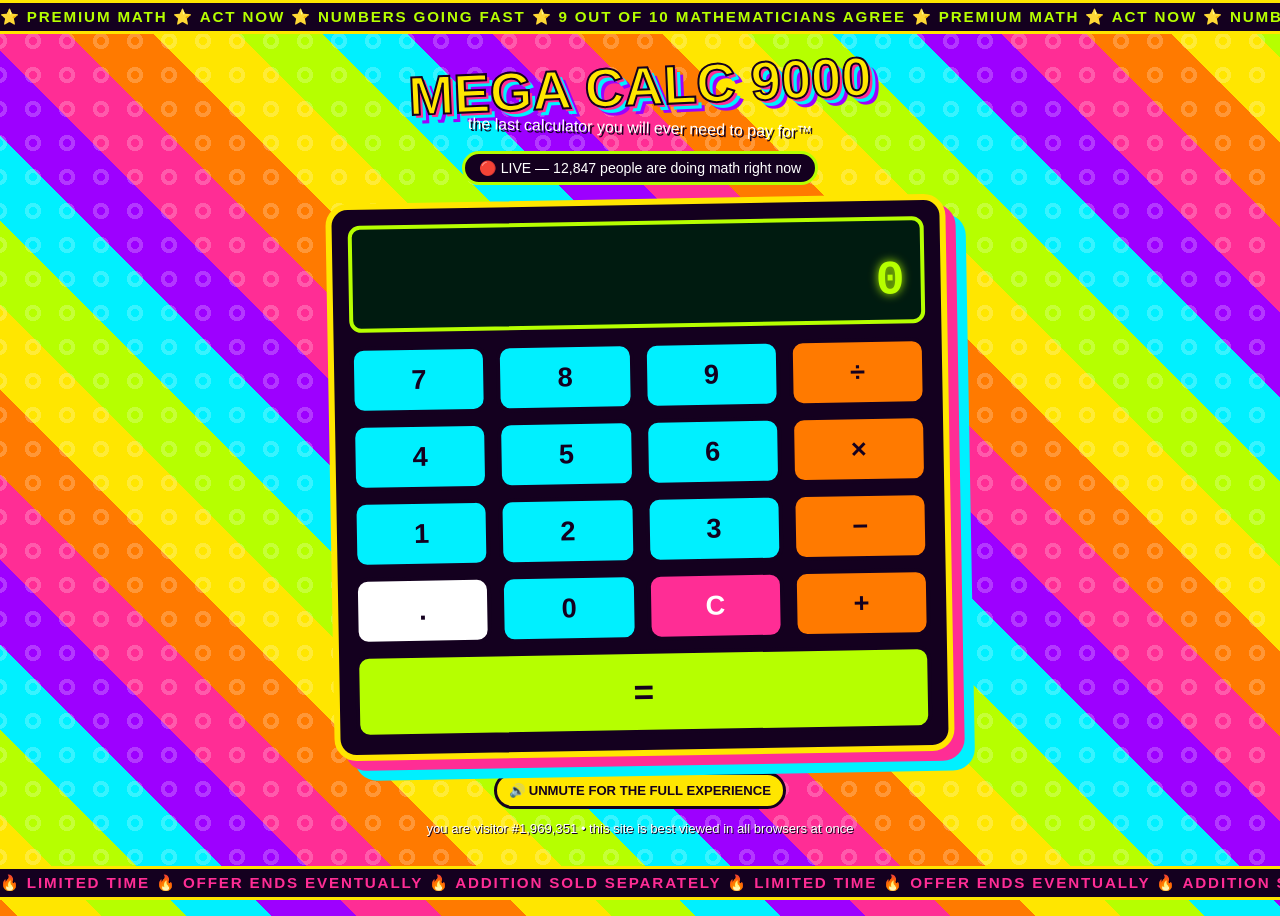
==== index.html @ e870e069 "Add MEGA CALC 9000: an overstimulating calculator with an absurd paywall A working four-function cal" ====
<!DOCTYPE html>
<html lang="en">
<head>
<meta charset="utf-8">
<meta name="viewport" content="width=device-width, initial-scale=1">
<title>MEGA CALC 9000</title>
<meta name="description" content="A free calculator. The arithmetic is free. The answers are not.">
<style>
/* ============================================================
   MEGA CALC 9000
   Every animation here has a period of >= 400ms (< 3Hz) and no
   full-viewport luminance strobing, to stay under the
   photosensitive-seizure threshold. Loud, not dangerous.
   ============================================================ */

:root {
  --pink:   #ff2d95;
  --cyan:   #00f0ff;
  --lime:   #b6ff00;
  --yellow: #ffe600;
  --purple: #9d00ff;
  --orange: #ff7a00;
  --ink:    #14001f;
  --paper:  #fff;
  --font: "Comic Sans MS", "Comic Neue", "Chalkboard SE", "Segoe Print", cursive, sans-serif;
}

* { box-sizing: border-box; }

html, body {
  margin: 0;
  padding: 0;
  min-height: 100%;
}

body {
  font-family: var(--font);
  color: var(--ink);
  background: var(--purple);
  overflow-x: hidden;
  position: relative;
  padding: 0 16px;
}

/* ---------- animated background ---------- */

.bg {
  position: fixed;
  inset: -20%;
  z-index: -2;
  background:
    repeating-linear-gradient(
      45deg,
      var(--pink)   0 60px,
      var(--orange) 60px 120px,
      var(--yellow) 120px 180px,
      var(--lime)   180px 240px,
      var(--cyan)   240px 300px,
      var(--purple) 300px 360px
    );
  background-size: 200% 200%;
  animation: slide 9s linear infinite;
}

.bg::after {
  content: "";
  position: absolute;
  inset: 0;
  background: radial-gradient(circle at 50% 50%, transparent 0 4px, rgba(255,255,255,.22) 4px 8px, transparent 8px);
  background-size: 34px 34px;
  animation: drift 7s linear infinite;
}

@keyframes slide { to { background-position: 200% 0; } }
@keyframes drift { to { background-position: 34px 34px; } }

/* ---------- marquees ---------- */

.marquee {
  position: fixed;
  left: 0;
  right: 0;
  z-index: 40;
  overflow: hidden;
  white-space: nowrap;
  background: var(--ink);
  color: var(--lime);
  font-size: clamp(.7rem, 2.4vw, .95rem);
  font-weight: bold;
  letter-spacing: .12em;
  padding: 5px 0;
  border-block: 3px solid var(--yellow);
  pointer-events: none;
}

.marquee--top    { top: 0; }
.marquee--bottom { bottom: 0; color: var(--pink); }

.marquee span {
  display: inline-block;
  padding-right: 2rem;
  animation: scroll-left 22s linear infinite;
}

.marquee--bottom span { animation: scroll-right 26s linear infinite; }

@keyframes scroll-left  { from { transform: translateX(0);     } to { transform: translateX(-50%); } }
@keyframes scroll-right { from { transform: translateX(-50%);  } to { transform: translateX(0);    } }

/* ---------- layout ---------- */

.screen {
  position: relative;
  z-index: 10;
  max-width: 620px;
  margin: 0 auto;
  padding: 58px 0 66px;
}

.screen[hidden] { display: none; }
.screen:focus { outline: none; }

.title {
  margin: 0 0 4px;
  text-align: center;
  font-size: clamp(2rem, 9vw, 3.4rem);
  line-height: 1.05;
  color: var(--yellow);
  -webkit-text-stroke: 2px var(--ink);
  text-shadow:
     3px  3px 0 var(--pink),
     6px  6px 0 var(--cyan),
     9px  9px 0 var(--purple);
  transform: rotate(-2.5deg);
  animation: bob 3.4s ease-in-out infinite;
}

.subtitle {
  margin: 0 0 14px;
  text-align: center;
  font-size: clamp(.8rem, 3.4vw, 1rem);
  color: var(--paper);
  text-shadow: 2px 2px 0 var(--ink);
  transform: rotate(1.4deg);
}

@keyframes bob {
  0%, 100% { transform: rotate(-2.5deg) translateY(0); }
  50%      { transform: rotate(2deg)    translateY(-7px); }
}

.badge {
  display: block;
  width: fit-content;
  margin: 0 auto 14px;
  padding: 6px 14px;
  background: var(--ink);
  color: var(--paper);
  border: 3px solid var(--lime);
  border-radius: 999px;
  font-size: clamp(.72rem, 3vw, .88rem);
  text-align: center;
  animation: throb 1.8s ease-in-out infinite;
}

@keyframes throb {
  0%, 100% { transform: scale(1)    rotate(-1deg); }
  50%      { transform: scale(1.06) rotate(1deg); }
}

/* ---------- calculator ---------- */

.calc {
  background: var(--ink);
  border: 6px solid var(--yellow);
  border-radius: 22px;
  padding: 16px;
  box-shadow: 10px 10px 0 var(--pink), 20px 20px 0 var(--cyan);
  transform: rotate(-1deg);
  animation: tilt 6.5s ease-in-out infinite;
}

@keyframes tilt {
  0%, 100% { transform: rotate(-1deg); }
  50%      { transform: rotate(1.1deg); }
}

.display {
  display: block;
  width: 100%;
  min-height: 84px;
  padding: 12px 16px;
  margin-bottom: 14px;
  background: #001b10;
  border: 4px solid var(--lime);
  border-radius: 12px;
  color: var(--lime);
  font-family: "Courier New", ui-monospace, monospace;
  font-size: clamp(1.8rem, 8vw, 3rem);
  font-weight: bold;
  text-align: right;
  overflow-wrap: anywhere;
  text-shadow: 0 0 10px var(--lime);
  animation: glow 2.6s ease-in-out infinite;
}

@keyframes glow {
  0%, 100% { box-shadow: inset 0 0 18px rgba(182,255,0,.28); }
  50%      { box-shadow: inset 0 0 34px rgba(182,255,0,.62); }
}

.expr {
  display: block;
  font-size: clamp(.7rem, 3vw, .9rem);
  color: var(--cyan);
  text-align: right;
  min-height: 1.2em;
  margin-bottom: 4px;
  opacity: .85;
  text-shadow: none;
}

.pad {
  display: grid;
  grid-template-columns: repeat(4, 1fr);
  gap: 9px;
}

.key {
  font-family: var(--font);
  font-size: clamp(1.1rem, 5.5vw, 1.7rem);
  font-weight: bold;
  padding: 14px 4px;
  color: var(--ink);
  background: var(--paper);
  border: 4px solid var(--ink);
  border-radius: 14px;
  cursor: pointer;
  animation: wiggle 1.9s ease-in-out infinite;
  animation-delay: var(--delay, 0s);
  transition: transform .08s ease-out;
}

.key:hover  { filter: invert(1); }
.key:active { transform: scale(.9) rotate(6deg); }

.key:focus-visible {
  outline: 5px solid var(--ink);
  outline-offset: 3px;
  background: var(--yellow);
  animation: none;
}

@keyframes wiggle {
  0%, 100% { transform: rotate(-3deg) scale(1); }
  50%      { transform: rotate(3deg)  scale(1.04); }
}

.key--digit { background: var(--cyan); }
.key--op    { background: var(--orange); }
.key--clear { background: var(--pink); color: var(--paper); }

.key--equals {
  grid-column: 1 / -1;
  background: var(--lime);
  font-size: clamp(1.4rem, 7vw, 2.2rem);
  padding: 18px 4px;
  animation: pulse-eq 1.5s ease-in-out infinite;
}

@keyframes pulse-eq {
  0%, 100% { transform: scale(1)    rotate(0deg); box-shadow: 0 0 0 0 rgba(255,230,0,.9); }
  50%      { transform: scale(1.04) rotate(-1deg); box-shadow: 0 0 0 14px rgba(255,230,0,0); }
}

/* ---------- misc calc chrome ---------- */

.chrome {
  display: flex;
  flex-wrap: wrap;
  gap: 10px;
  justify-content: center;
  align-items: center;
  margin-top: 16px;
}

.mini-btn {
  font-family: var(--font);
  font-size: clamp(.68rem, 2.8vw, .82rem);
  font-weight: bold;
  padding: 8px 12px;
  background: var(--yellow);
  color: var(--ink);
  border: 3px solid var(--ink);
  border-radius: 999px;
  cursor: pointer;
}

.mini-btn:focus-visible { outline: 4px solid var(--paper); outline-offset: 2px; }
.mini-btn[aria-pressed="true"] { background: var(--lime); }

.visitor {
  margin-top: 12px;
  text-align: center;
  font-size: clamp(.68rem, 2.8vw, .82rem);
  color: var(--paper);
  text-shadow: 1px 1px 0 var(--ink);
}

.shame {
  display: none;
  margin: 0 auto 14px;
  padding: 8px 12px;
  max-width: 460px;
  background: var(--ink);
  color: var(--yellow);
  border: 3px dashed var(--pink);
  border-radius: 10px;
  text-align: center;
  font-size: clamp(.7rem, 3vw, .85rem);
}

body.free-tier .shame { display: block; }
body.free-tier .calc  { box-shadow: 10px 10px 0 var(--lime), 20px 20px 0 var(--orange), 30px 30px 0 var(--pink); }

/* ---------- paywall ---------- */

.paywall-head {
  text-align: center;
  margin-bottom: 18px;
}

.paywall-head h2 {
  margin: 0 0 8px;
  font-size: clamp(1.6rem, 7.5vw, 2.6rem);
  color: var(--paper);
  -webkit-text-stroke: 2px var(--ink);
  text-shadow: 4px 4px 0 var(--pink);
  transform: rotate(-1.5deg);
}

.locked {
  position: relative;
  display: grid;
  place-items: center;
  min-height: 132px;
  margin: 0 auto 10px;
  max-width: 420px;
  background: #001b10;
  border: 5px solid var(--lime);
  border-radius: 14px;
  overflow: hidden;
}

.locked__value {
  font-family: "Courier New", ui-monospace, monospace;
  font-size: clamp(2.6rem, 13vw, 4.4rem);
  font-weight: bold;
  color: var(--lime);
  text-shadow: 0 0 18px rgba(182,255,0,.55);
  filter: blur(6px);
  user-select: none;
}

.locked__overlay {
  position: absolute;
  inset: 0;
  display: grid;
  place-items: center;
  font-size: clamp(.95rem, 4.6vw, 1.4rem);
  font-weight: bold;
  color: var(--paper);
  background: rgba(20,0,31,.26);
  text-shadow: 0 2px 6px var(--ink), 2px 2px 0 var(--ink);
  align-content: end;
  padding-bottom: 10px;
}

.countdown {
  text-align: center;
  font-size: clamp(.75rem, 3.2vw, .95rem);
  color: var(--ink);
  background: var(--yellow);
  border: 3px solid var(--ink);
  border-radius: 999px;
  padding: 6px 12px;
  width: fit-content;
  margin: 0 auto 20px;
  animation: throb 2.2s ease-in-out infinite;
}

.tiers {
  display: grid;
  gap: 16px;
  margin-bottom: 20px;
}

.tier {
  position: relative;
  background: var(--paper);
  border: 5px solid var(--ink);
  border-radius: 18px;
  padding: 16px;
  box-shadow: 8px 8px 0 var(--purple);
}

.tier--pro {
  border-color: var(--pink);
  box-shadow: 8px 8px 0 var(--cyan);
  animation: tilt 5.5s ease-in-out infinite;
}

.tier--enterprise {
  background: var(--ink);
  color: var(--paper);
  border-color: var(--lime);
  box-shadow: 8px 8px 0 var(--orange);
}

.tier h3 {
  margin: 0 0 6px;
  font-size: clamp(1.05rem, 4.6vw, 1.35rem);
  color: var(--purple);
}

.tier--enterprise h3 { color: var(--lime); }

.tier__price {
  font-size: clamp(1.4rem, 6.5vw, 2.1rem);
  font-weight: bold;
  color: var(--pink);
  margin: 0 0 4px;
  overflow-wrap: anywhere;
}

.tier--enterprise .tier__price {
  color: var(--yellow);
  font-size: clamp(1rem, 4.4vw, 1.4rem);
  font-family: "Courier New", ui-monospace, monospace;
}

.tier__cadence {
  font-size: clamp(.68rem, 2.9vw, .82rem);
  margin: 0 0 10px;
  opacity: .8;
}

.tier ul {
  margin: 0 0 14px;
  padding-left: 1.2em;
  font-size: clamp(.72rem, 3.1vw, .88rem);
  line-height: 1.55;
}

.flag {
  position: absolute;
  top: -14px;
  right: 10px;
  background: var(--lime);
  color: var(--ink);
  border: 3px solid var(--ink);
  border-radius: 999px;
  padding: 3px 10px;
  font-size: clamp(.62rem, 2.6vw, .74rem);
  font-weight: bold;
  transform: rotate(6deg);
  animation: throb 1.6s ease-in-out infinite;
}

.buy {
  display: block;
  width: 100%;
  font-family: var(--font);
  font-size: clamp(.9rem, 4vw, 1.15rem);
  font-weight: bold;
  padding: 13px 8px;
  background: var(--lime);
  color: var(--ink);
  border: 4px solid var(--ink);
  border-radius: 999px;
  cursor: pointer;
  animation: pulse-eq 1.7s ease-in-out infinite;
}

.buy:focus-visible { outline: 5px solid var(--paper); outline-offset: 3px; animation: none; }

.fineprint {
  max-width: 560px;
  margin: 0 auto 18px;
  padding: 10px 12px;
  background: rgba(20,0,31,.72);
  color: var(--paper);
  border-radius: 10px;
  font-size: clamp(.6rem, 2.5vw, .72rem);
  line-height: 1.6;
  opacity: .92;
}

/* the escape hatch, hostile by design */
.no-thanks {
  display: inline-block;
  margin: 4px auto 0;
  padding: 3px 5px;
  font-family: var(--font);
  font-size: 7px;
  line-height: 1.2;
  color: #6b5f74;
  background: transparent;
  border: 1px solid transparent;
  cursor: default;
  z-index: 70;
}

.no-thanks:focus-visible {
  outline: 4px solid var(--paper);
  outline-offset: 3px;
  font-size: 14px;
  color: var(--paper);
  background: var(--ink);
}

.no-thanks-wrap { text-align: center; min-height: 34px; }

/* ---------- modals ---------- */

.modal-backdrop {
  position: fixed;
  inset: 0;
  z-index: 100;
  display: grid;
  place-items: center;
  padding: 20px;
  background: rgba(20,0,31,.82);
}

.modal-backdrop[hidden] { display: none; }

.modal {
  width: min(430px, 100%);
  max-height: 88vh;
  overflow-y: auto;
  background: var(--paper);
  border: 6px solid var(--pink);
  border-radius: 20px;
  padding: 22px 20px;
  text-align: center;
  box-shadow: 0 0 0 6px var(--ink), 12px 12px 0 var(--cyan);
  animation: pop-in .42s cubic-bezier(.2,1.5,.4,1);
}

@keyframes pop-in {
  from { transform: scale(.72) rotate(-5deg); opacity: 0; }
  to   { transform: scale(1)   rotate(0deg);  opacity: 1; }
}

.modal h2 {
  margin: 0 0 10px;
  font-size: clamp(1.25rem, 6vw, 1.75rem);
  color: var(--purple);
}

.modal p {
  margin: 0 0 8px;
  font-size: clamp(.82rem, 3.5vw, .98rem);
  line-height: 1.5;
}

.modal .tiny {
  font-size: clamp(.58rem, 2.4vw, .68rem);
  opacity: .7;
  margin-bottom: 14px;
}

.modal__stay {
  display: block;
  width: 100%;
  font-family: var(--font);
  font-size: clamp(1rem, 4.6vw, 1.3rem);
  font-weight: bold;
  padding: 16px 10px;
  margin-bottom: 12px;
  background: var(--lime);
  color: var(--ink);
  border: 5px solid var(--ink);
  border-radius: 999px;
  cursor: pointer;
  animation: throb 1.9s ease-in-out infinite;
}

.modal__leave {
  font-family: var(--font);
  font-size: 9px;
  padding: 4px 6px;
  color: #7a7080;
  background: none;
  border: none;
  text-decoration: underline;
  cursor: pointer;
}

.modal__stay:focus-visible,
.modal__leave:focus-visible {
  outline: 4px solid var(--purple);
  outline-offset: 3px;
  animation: none;
}

.modal__leave:focus-visible { font-size: 15px; color: var(--ink); }

.bar {
  height: 24px;
  margin: 8px 0 10px;
  background: #e6e0ea;
  border: 4px solid var(--ink);
  border-radius: 999px;
  overflow: hidden;
}

.bar__fill {
  height: 100%;
  width: 0%;
  background: repeating-linear-gradient(45deg, var(--pink) 0 12px, var(--purple) 12px 24px);
  transition: width .8s ease-in-out;
}

.bar__label {
  font-family: "Courier New", ui-monospace, monospace;
  font-size: clamp(.8rem, 3.4vw, 1rem);
  font-weight: bold;
}

/* ---------- particles ---------- */

.particle {
  position: fixed;
  z-index: 60;
  font-size: 1.5rem;
  opacity: 0;
  pointer-events: none;
  will-change: transform, opacity;
}

.particle.pop { animation: pop 900ms ease-out forwards; }

@keyframes pop {
  0% {
    transform: translate(-50%, -50%) scale(.4) rotate(0deg);
    opacity: 1;
  }
  100% {
    transform: translate(calc(-50% + var(--dx)), calc(-50% + var(--dy))) scale(1.5) rotate(var(--rot));
    opacity: 0;
  }
}

.sr-only {
  position: absolute;
  width: 1px; height: 1px;
  margin: -1px; padding: 0;
  overflow: hidden;
  clip: rect(0 0 0 0);
  white-space: nowrap;
  border: 0;
}

/* ============================================================
   CALM MODE
   A real alternative, not a token one. Every joke survives as
   text; only the motion goes away.
   ============================================================ */

@media (prefers-reduced-motion: reduce) {
  *, *::before, *::after {
    animation: none !important;
    transition: none !important;
  }

  .bg {
    background: linear-gradient(160deg, var(--purple), var(--pink) 45%, var(--orange));
  }

  .bg::after { display: none; }

  .marquee span { padding-right: 0; }

  .title, .subtitle, .calc, .tier--pro, .flag, .paywall-head h2 {
    transform: none;
  }

  .key:hover { filter: none; background: var(--yellow); }

  .no-thanks {
    font-size: 15px;
    color: var(--ink);
    background: var(--paper);
    border: 3px solid var(--ink);
    border-radius: 999px;
    padding: 8px 16px;
    cursor: pointer;
  }

  .modal__leave {
    font-size: 15px;
    color: var(--ink);
  }

  .particle { display: none; }
}
</style>
</head>
<body class="mode-calc">

<div class="bg" aria-hidden="true"></div>

<div class="marquee marquee--top" aria-hidden="true">
  <span>&#11088; PREMIUM MATH &#11088; ACT NOW &#11088; NUMBERS GOING FAST &#11088; 9 OUT OF 10 MATHEMATICIANS AGREE &#11088; PREMIUM MATH &#11088; ACT NOW &#11088; NUMBERS GOING FAST &#11088; 9 OUT OF 10 MATHEMATICIANS AGREE &#11088;&nbsp;</span>
</div>

<div class="marquee marquee--bottom" aria-hidden="true">
  <span>&#128293; LIMITED TIME &#128293; OFFER ENDS EVENTUALLY &#128293; ADDITION SOLD SEPARATELY &#128293; LIMITED TIME &#128293; OFFER ENDS EVENTUALLY &#128293; ADDITION SOLD SEPARATELY &#128293;&nbsp;</span>
</div>

<!-- ============ SCREEN 1: THE CALCULATOR ============ -->
<main class="screen" id="calc-screen">

  <h1 class="title">MEGA&nbsp;CALC&nbsp;9000</h1>
  <p class="subtitle">the last calculator you will ever need to pay for&trade;</p>

  <p class="badge">&#128308; LIVE &mdash; <span id="live-count">12,847</span> people are doing math right now</p>

  <p class="shame">&#129296; FREE TIER &mdash; ads enabled, answers disabled</p>

  <div class="calc">
    <output class="display" id="display" aria-live="polite" aria-label="Calculator display">
      <span class="expr" id="expr"></span>
      <span id="display-value">0</span>
    </output>

    <div class="pad">
      <button class="key key--digit" data-digit="7">7</button>
      <button class="key key--digit" data-digit="8">8</button>
      <button class="key key--digit" data-digit="9">9</button>
      <button class="key key--op" data-op="/" aria-label="divide">&divide;</button>

      <button class="key key--digit" data-digit="4">4</button>
      <button class="key key--digit" data-digit="5">5</button>
      <button class="key key--digit" data-digit="6">6</button>
      <button class="key key--op" data-op="*" aria-label="multiply">&times;</button>

      <button class="key key--digit" data-digit="1">1</button>
      <button class="key key--digit" data-digit="2">2</button>
      <button class="key key--digit" data-digit="3">3</button>
      <button class="key key--op" data-op="-" aria-label="subtract">&minus;</button>

      <button class="key" data-action="dot" aria-label="decimal point">.</button>
      <button class="key key--digit" data-digit="0">0</button>
      <button class="key key--clear" data-action="clear" aria-label="clear">C</button>
      <button class="key key--op" data-op="+" aria-label="add">+</button>

      <button class="key key--equals" data-action="equals" aria-label="equals">=</button>
    </div>
  </div>

  <div class="chrome">
    <button class="mini-btn" id="mute-toggle" aria-pressed="false">&#128266; UNMUTE FOR THE FULL EXPERIENCE</button>
  </div>

  <p class="visitor">you are visitor #<span id="visitor">0000000</span> &bull; this site is best viewed in all browsers at once</p>
</main>

<!-- ============ SCREEN 2: THE PAYWALL ============ -->
<section class="screen" id="paywall-screen" hidden tabindex="-1" aria-labelledby="paywall-title">

  <div class="paywall-head">
    <h2 id="paywall-title">&#128274; YOUR ANSWER IS READY!</h2>
    <p class="subtitle">We did the math. Now let's talk about you.</p>
  </div>

  <div class="locked">
    <div class="locked__value" id="locked-value" aria-hidden="true">0</div>
    <div class="locked__overlay" aria-hidden="true">RESULT LOCKED &#128274;</div>
  </div>
  <p class="sr-only" id="locked-sr">Your result has been calculated and locked behind a paywall.</p>

  <p class="countdown">&#9203; This exclusive offer expires in <span id="countdown">00:00</span></p>

  <div class="tiers">

    <div class="tier">
      <h3>CASUAL ARITHMETIC</h3>
      <p class="tier__price">$499.99<span style="font-size:.5em">/day</span></p>
      <p class="tier__cadence">billed every 4 hours, in advance, forever</p>
      <ul>
        <li>Unlocks the <strong>+</strong> operator</li>
        <li>Other operators sold separately</li>
        <li>Results delivered within 6&ndash;8 business weeks</li>
        <li>Up to <strong>3 digits</strong> per answer (4th digit: $89/ea)</li>
      </ul>
      <button class="buy" data-buy="casual">START MY 0-DAY FREE TRIAL</button>
    </div>

    <div class="tier tier--pro">
      <span class="flag">MOST POPULAR!</span>
      <h3>MATHEMAGICIAN PRO</h3>
      <p class="tier__price">$9,999.99<span style="font-size:.5em">/week</span></p>
      <p class="tier__cadence">plus 14.7% of your lifetime gross earnings &bull; auto-renews every 11 seconds</p>
      <ul>
        <li>All four operators (subject to availability)</li>
        <li>The decimal point, on weekdays</li>
        <li>Priority access to the number <strong>7</strong></li>
        <li>Cancel anytime* <em>(*by fax, in person, in Liechtenstein)</em></li>
      </ul>
      <button class="buy" data-buy="pro">YES! I LOVE NUMBERS THAT MUCH</button>
    </div>

    <div class="tier tier--enterprise">
      <h3>ENTERPRISE</h3>
      <p class="tier__price">$((47,281 &times; 3.5) &divide; 0.07) + 19.99</p>
      <p class="tier__cadence">
        per seat, per quarter. To determine your exact price, simply evaluate
        the expression above using a calculator. Calculator sold separately.
      </p>
      <ul>
        <li>Unlimited answers**</li>
        <li>** up to 2 answers</li>
        <li>A dedicated account manager named Gary</li>
        <li>Gary does not know math</li>
      </ul>
      <button class="buy" data-buy="enterprise">CONTACT SALES (GARY)</button>
    </div>

  </div>

  <p class="fineprint">
    By pressing any button, scrolling, blinking, or existing near this page you agree to the Terms.
    Subscription auto-renews in perpetuity and across reincarnations. Prices shown exclude tax, tip,
    surcharge, convenience fee, inconvenience fee, and the arithmetic levy. Answers are provided
    &ldquo;as-is&rdquo; and may be wrong. Refunds are processed by carrier pigeon within 400 business years.
    Governing jurisdiction is the Moon. Cancellation requires a notarized fax sent to a machine we
    have not owned since 2004. The number 8 is licensed, not sold. We reserve the right to change
    these terms while you are reading them. We just did it again.
  </p>

  <div class="no-thanks-wrap">
    <button class="no-thanks" id="no-thanks">no thanks, i'll estimate</button>
  </div>
</section>

<div class="modal-backdrop" id="modal-backdrop" hidden>
  <div class="modal" id="modal" role="dialog" aria-modal="true" aria-labelledby="modal-title"></div>
</div>

<div id="particles" aria-hidden="true"></div>

<script>
(function () {
  "use strict";

  /* ---------------------------------------------------------
     Motion preference. Read live via .matches so a mid-session
     OS change is honoured without a reload.
     --------------------------------------------------------- */
  var motionQuery = window.matchMedia("(prefers-reduced-motion: reduce)");
  function calm() { return motionQuery.matches; }

  var $ = function (id) { return document.getElementById(id); };

  var displayValue = $("display-value");
  var exprEl       = $("expr");
  var calcScreen   = $("calc-screen");
  var paywall      = $("paywall-screen");
  var lockedValue  = $("locked-value");
  var backdrop     = $("modal-backdrop");
  var modal        = $("modal");
  var noThanks     = $("no-thanks");

  /* =========================================================
     1. THE CALCULATOR  (it genuinely works)
     ========================================================= */

  var current        = "0";
  var accumulator    = null;
  var pendingOp      = null;
  var awaitingOperand = false;
  var errored        = false;

  var OP_GLYPH = { "+": "+", "-": "−", "*": "×", "/": "÷" };

  function compute(a, b, op) {
    switch (op) {
      case "+": return a + b;
      case "-": return a - b;
      case "*": return a * b;
      case "/": return b === 0 ? null : a / b;
    }
    return b;
  }

  function format(n) {
    if (n === null || !isFinite(n)) return "NOPE";
    // Kill float dust: 0.1 + 0.2 should read 0.3, not 0.30000000000000004.
    var rounded = Math.round((n + Number.EPSILON) * 1e10) / 1e10;
    if (Math.abs(rounded) >= 1e12) return rounded.toExponential(4);
    return String(rounded);
  }

  function render() {
    displayValue.textContent = current;
    var parts = "";
    if (accumulator !== null && pendingOp) {
      parts = format(accumulator) + " " + OP_GLYPH[pendingOp];
    }
    exprEl.textContent = parts;
  }

  function reset() {
    current = "0";
    accumulator = null;
    pendingOp = null;
    awaitingOperand = false;
    errored = false;
    render();
  }

  function clearError() {
    if (!errored) return;
    current = "0";
    accumulator = null;
    pendingOp = null;
    awaitingOperand = false;
    errored = false;
  }

  function inputDigit(d) {
    clearError();
    if (awaitingOperand || current === "\u{1F512}") {
      current = d;
      awaitingOperand = false;
    } else if (current === "0") {
      current = d;
    } else if (current.replace("-", "").replace(".", "").length < 12) {
      current += d;
    }
    render();
  }

  function inputDot() {
    clearError();
    if (awaitingOperand || current === "\u{1F512}") {
      current = "0.";
      awaitingOperand = false;
    } else if (current.indexOf(".") === -1) {
      current += ".";
    }
    render();
  }

  function inputOp(op) {
    clearError();
    if (current === "\u{1F512}") current = "0";
    var value = parseFloat(current);
    if (isNaN(value)) value = 0;

    if (pendingOp !== null && !awaitingOperand) {
      var result = compute(accumulator, value, pendingOp);
      if (result === null) { fail(); return; }
      accumulator = result;
      current = format(result);
    } else {
      accumulator = value;
    }
    pendingOp = op;
    awaitingOperand = true;
    render();
  }

  function fail() {
    errored = true;
    current = "NOPE";
    accumulator = null;
    pendingOp = null;
    awaitingOperand = false;
    render();
  }

  function equals() {
    if (errored) return;
    if (current === "\u{1F512}") current = "0";
    var value = parseFloat(current);
    if (isNaN(value)) value = 0;

    var result = pendingOp !== null ? compute(accumulator, value, pendingOp) : value;
    if (result === null) { fail(); return; }

    // The answer is real. You're just not getting it.
    showPaywall(format(result));

    accumulator = null;
    pendingOp = null;
    awaitingOperand = false;
    current = "\u{1F512}";
    render();
  }

  /* =========================================================
     2. PARTICLES  (fixed-size pool: the DOM never grows)
     ========================================================= */

  var EMOJI = ["✨","\u{1F4A5}","\u{1F308}","⭐","\u{1F525}","\u{1F389}","\u{1F4AF}","\u{1F92F}","\u{1F984}","\u{1F4B8}"];
  var POOL_SIZE = 48;
  var pool = [];
  var poolIndex = 0;

  (function buildPool() {
    var layer = $("particles");
    var frag = document.createDocumentFragment();
    for (var i = 0; i < POOL_SIZE; i++) {
      var el = document.createElement("span");
      el.className = "particle";
      frag.appendChild(el);
      pool.push(el);
    }
    layer.appendChild(frag);
  })();

  function burst(x, y) {
    if (calm()) return;
    for (var i = 0; i < 7; i++) {
      var el = pool[poolIndex % POOL_SIZE];
      poolIndex++;
      var angle = Math.random() * Math.PI * 2;
      var dist  = 70 + Math.random() * 110;
      el.textContent = EMOJI[(Math.random() * EMOJI.length) | 0];
      el.style.left = x + "px";
      el.style.top  = y + "px";
      el.style.setProperty("--dx", (Math.cos(angle) * dist).toFixed(1) + "px");
      el.style.setProperty("--dy", (Math.sin(angle) * dist).toFixed(1) + "px");
      el.style.setProperty("--rot", ((Math.random() * 720) - 360).toFixed(0) + "deg");
      el.classList.remove("pop");
      void el.offsetWidth;           // force reflow so the animation restarts
      el.classList.add("pop");
    }
  }

  /* =========================================================
     3. AUDIO  (muted by default; context built on first gesture)
     ========================================================= */

  var muted = true;
  var audioCtx = null;

  function blip(freq) {
    if (muted) return;
    try {
      if (!audioCtx) {
        var Ctor = window.AudioContext || window.webkitAudioContext;
        if (!Ctor) return;
        audioCtx = new Ctor();
      }
      if (audioCtx.state === "suspended") audioCtx.resume();
      var osc  = audioCtx.createOscillator();
      var gain = audioCtx.createGain();
      osc.type = "square";
      osc.frequency.value = freq;
      gain.gain.setValueAtTime(0.05, audioCtx.currentTime);
      gain.gain.exponentialRampToValueAtTime(0.0001, audioCtx.currentTime + 0.12);
      osc.connect(gain);
      gain.connect(audioCtx.destination);
      osc.start();
      osc.stop(audioCtx.currentTime + 0.13);
    } catch (e) { /* audio is decoration; never let it break the calculator */ }
  }

  var muteToggle = $("mute-toggle");
  muteToggle.addEventListener("click", function () {
    muted = !muted;
    muteToggle.setAttribute("aria-pressed", String(!muted));
    muteToggle.innerHTML = muted
      ? "\u{1F50A} UNMUTE FOR THE FULL EXPERIENCE"
      : "\u{1F507} ok that was a mistake, mute it";
    if (!muted) blip(660);
  });

  /* =========================================================
     4. KEYPAD WIRING
     ========================================================= */

  document.querySelectorAll(".key").forEach(function (key, i) {
    key.style.setProperty("--delay", (-(i * 0.17)).toFixed(2) + "s");

    key.addEventListener("click", function (ev) {
      var rect = key.getBoundingClientRect();
      burst(rect.left + rect.width / 2, rect.top + rect.height / 2);

      if (key.dataset.digit !== undefined) {
        blip(320 + Number(key.dataset.digit) * 45);
        inputDigit(key.dataset.digit);
      } else if (key.dataset.op !== undefined) {
        blip(240);
        inputOp(key.dataset.op);
      } else if (key.dataset.action === "dot") {
        blip(400);
        inputDot();
      } else if (key.dataset.action === "clear") {
        blip(180);
        reset();
      } else if (key.dataset.action === "equals") {
        blip(880);
        equals();
      }
      ev.preventDefault();
    });
  });

  /* =========================================================
     5. MODALS  (focus-trapped, Escape-dismissible)
     ========================================================= */

  var lastFocused = null;
  var modalKeyHandler = null;
  var activeTimers = [];

  function later(fn, ms) { activeTimers.push(setTimeout(fn, ms)); }

  function clearTimers() {
    activeTimers.forEach(clearTimeout);
    activeTimers = [];
  }

  function focusables() {
    return Array.prototype.slice.call(
      modal.querySelectorAll("button, [href], input, select, textarea, [tabindex]:not([tabindex='-1'])")
    ).filter(function (el) { return !el.disabled && el.offsetParent !== null; });
  }

  function openModal(html, onDismiss) {
    // Chaining one modal straight into the next must not strand the old key
    // handler, nor overwrite the focus we restore when the chain finally ends.
    if (modalKeyHandler) {
      document.removeEventListener("keydown", modalKeyHandler, true);
      modalKeyHandler = null;
    } else {
      lastFocused = document.activeElement;
    }
    modal.innerHTML = html;
    backdrop.hidden = false;

    var first = focusables()[0];
    if (first) first.focus();

    modalKeyHandler = function (ev) {
      if (ev.key === "Escape") {
        ev.preventDefault();
        closeModal();
        if (onDismiss) onDismiss();
        return;
      }
      if (ev.key !== "Tab") return;
      var items = focusables();
      if (!items.length) return;
      var firstItem = items[0];
      var lastItem  = items[items.length - 1];
      if (ev.shiftKey && document.activeElement === firstItem) {
        ev.preventDefault();
        lastItem.focus();
      } else if (!ev.shiftKey && document.activeElement === lastItem) {
        ev.preventDefault();
        firstItem.focus();
      }
    };
    document.addEventListener("keydown", modalKeyHandler, true);
  }

  function closeModal() {
    clearTimers();
    backdrop.hidden = true;
    modal.innerHTML = "";
    if (modalKeyHandler) {
      document.removeEventListener("keydown", modalKeyHandler, true);
      modalKeyHandler = null;
    }
    if (lastFocused && document.body.contains(lastFocused) && lastFocused.offsetParent !== null) {
      lastFocused.focus();
    } else {
      var fallback = paywall.hidden ? document.querySelector(".key--equals") : noThanks;
      if (fallback) fallback.focus();
    }
  }

  /* =========================================================
     6. THE PAYWALL
     ========================================================= */

  var countdownSeconds = 0;
  var countdownTimer = null;

  function showPaywall(result) {
    lockedValue.textContent = result;
    calcScreen.hidden = true;
    paywall.hidden = false;
    document.body.className = document.body.className.replace("mode-calc", "mode-paywall");
    window.scrollTo(0, 0);

    // Reset the escape hatch for a fresh round of hostility.
    fleeCount = 0;
    noThanks.style.position = "";
    noThanks.style.left = "";
    noThanks.style.top = "";
    paywall.focus();

    // An "expiring" offer whose timer counts up.
    countdownSeconds = 0;
    if (countdownTimer) clearInterval(countdownTimer);
    countdownTimer = setInterval(function () {
      countdownSeconds++;
      var m = String(Math.floor(countdownSeconds / 60)).padStart(2, "0");
      var s = String(countdownSeconds % 60).padStart(2, "0");
      $("countdown").textContent = m + ":" + s;
    }, 1000);
  }

  function showCalculator() {
    if (countdownTimer) { clearInterval(countdownTimer); countdownTimer = null; }
    paywall.hidden = true;
    calcScreen.hidden = false;
    document.body.className = document.body.className.replace("mode-paywall", "mode-calc");
    document.body.classList.add("free-tier");
    window.scrollTo(0, 0);
    var eq = document.querySelector(".key--equals");
    if (eq) eq.focus();
  }

  // Buying is a dead end. No fields, no inputs, nothing collected.
  document.querySelectorAll(".buy").forEach(function (btn) {
    btn.addEventListener("click", function () {
      var rect = btn.getBoundingClientRect();
      burst(rect.left + rect.width / 2, rect.top + rect.height / 2);
      openModal(
        '<h2 id="modal-title">\u{1F6AB} PAYMENT DECLINED</h2>' +
        "<p>Your money is not absurd enough.</p>" +
        '<p class="tiny">Error 402.7: insufficient whimsy. Please try again with a funnier amount.</p>' +
        '<button class="modal__stay" data-close>BACK TO THE PLANS</button>'
      );
      modal.querySelector("[data-close]").addEventListener("click", closeModal);
    });
  });

  /* =========================================================
     7. THE GAUNTLET
     ========================================================= */

  var fleeCount = 0;
  var MAX_FLEES = 3;

  // Mouse-only. Keyboard users reach this on the first Tab, every time.
  noThanks.addEventListener("mouseover", function () {
    if (calm() || fleeCount >= MAX_FLEES) return;
    fleeCount++;
    var pad = 24;
    var w = noThanks.offsetWidth  || 80;
    var h = noThanks.offsetHeight || 20;
    var x = pad + Math.random() * Math.max(0, window.innerWidth  - w - pad * 2);
    var y = pad + Math.random() * Math.max(0, window.innerHeight - h - pad * 2);
    noThanks.style.position = "fixed";
    noThanks.style.left = Math.round(x) + "px";
    noThanks.style.top  = Math.round(y) + "px";
  });

  noThanks.addEventListener("click", function () { runGauntlet(0); });

  var STAGES = [
    {
      title: "\u{1F6D1} Wait! Are you sure?",
      body: "You were <em>this</em> close to unlocking your answer. It's right there. We're holding it.",
      tiny: "Most users who leave never learn what 7 &times; 8 is.",
      stay: "OK I'LL STAY",
      leave: "i'm evil and i hate math"
    },
    {
      title: "\u{1F62D}",
      body: "The calculator will remember this.",
      tiny: "It has a very long memory and absolutely nothing else to do.",
      stay: "ok i take it back, i'm sorry",
      leave: "let it remember"
    },
    {
      title: "\u{1F381} FINAL OFFER: 99.9% OFF!",
      body: "We've never done this for anyone. We're doing it for you. Right now. Only you. And the other 12,847 people.",
      tiny: "*Discount applies to the second year of a mandatory forty-year term.",
      stay: "WOW! TAKE MY MONEY!",
      leave: "no"
    }
  ];

  function runGauntlet(stageIndex) {
    if (stageIndex >= STAGES.length) { runCancellation(); return; }

    var s = STAGES[stageIndex];
    openModal(
      '<h2 id="modal-title">' + s.title + "</h2>" +
      "<p>" + s.body + "</p>" +
      '<p class="tiny">' + s.tiny + "</p>" +
      '<button class="modal__stay" data-stay>' + s.stay + "</button>" +
      '<button class="modal__leave" data-leave>' + s.leave + "</button>"
    );

    modal.querySelector("[data-stay]").addEventListener("click", closeModal);
    modal.querySelector("[data-leave]").addEventListener("click", function () {
      closeModal();
      runGauntlet(stageIndex + 1);
    });
  }

  function runCancellation() {
    openModal(
      '<h2 id="modal-title">Processing cancellation&hellip;</h2>' +
      '<p class="bar__label" data-pct>0%</p>' +
      '<div class="bar"><div class="bar__fill" data-fill></div></div>' +
      '<p class="tiny" data-note>Please do not close this window, your device, or your eyes.</p>'
    );

    var fill = modal.querySelector("[data-fill]");
    var pct  = modal.querySelector("[data-pct]");
    var note = modal.querySelector("[data-note]");

    // Fills to 97%, then thinks better of it and runs backwards.
    var script = [
      { at: 100,  v: 12, note: "Locating your subscription&hellip;" },
      { at: 900,  v: 58, note: "Consulting Gary&hellip;" },
      { at: 1800, v: 97, note: "Almost done! Finalizing&hellip;" },
      { at: 2900, v: 41, note: "Hmm. That's not right." },
      { at: 3800, v: 12, note: "Recalculating regret&hellip;" },
      { at: 4700, v: 3,  note: "Honestly, this is going worse than expected." }
    ];

    var speed = calm() ? 0.45 : 1;

    script.forEach(function (step) {
      later(function () {
        fill.style.width = step.v + "%";
        pct.textContent = step.v + "%";
        note.innerHTML = step.note;
      }, step.at * speed);
    });

    later(function () {
      openModal(
        '<h2 id="modal-title">fine. go.</h2>' +
        "<p>Your cancellation is complete. You have been downgraded to <strong>FREE TIER</strong>.</p>" +
        '<p class="tiny">Free tier includes: the buttons. Not the answers. The buttons.</p>' +
        '<button class="modal__stay" data-out>back to my sad free calculator</button>'
      );
      modal.querySelector("[data-out]").addEventListener("click", function () {
        closeModal();
        showCalculator();
      });
    }, 5800 * speed);
  }

  /* =========================================================
     8. FAKE SOCIAL PROOF
     ========================================================= */

  var liveCount = 12847;
  setInterval(function () {
    liveCount += Math.floor(Math.random() * 61) - 28;
    if (liveCount < 9000) liveCount = 9000 + Math.floor(Math.random() * 400);
    $("live-count").textContent = liveCount.toLocaleString("en-US");
  }, 2400);

  $("visitor").textContent = String(
    1000000 + Math.floor(Math.random() * 8999999)
  ).replace(/\B(?=(\d{3})+(?!\d))/g, ",");

  render();
})();
</script>
</body>
</html>
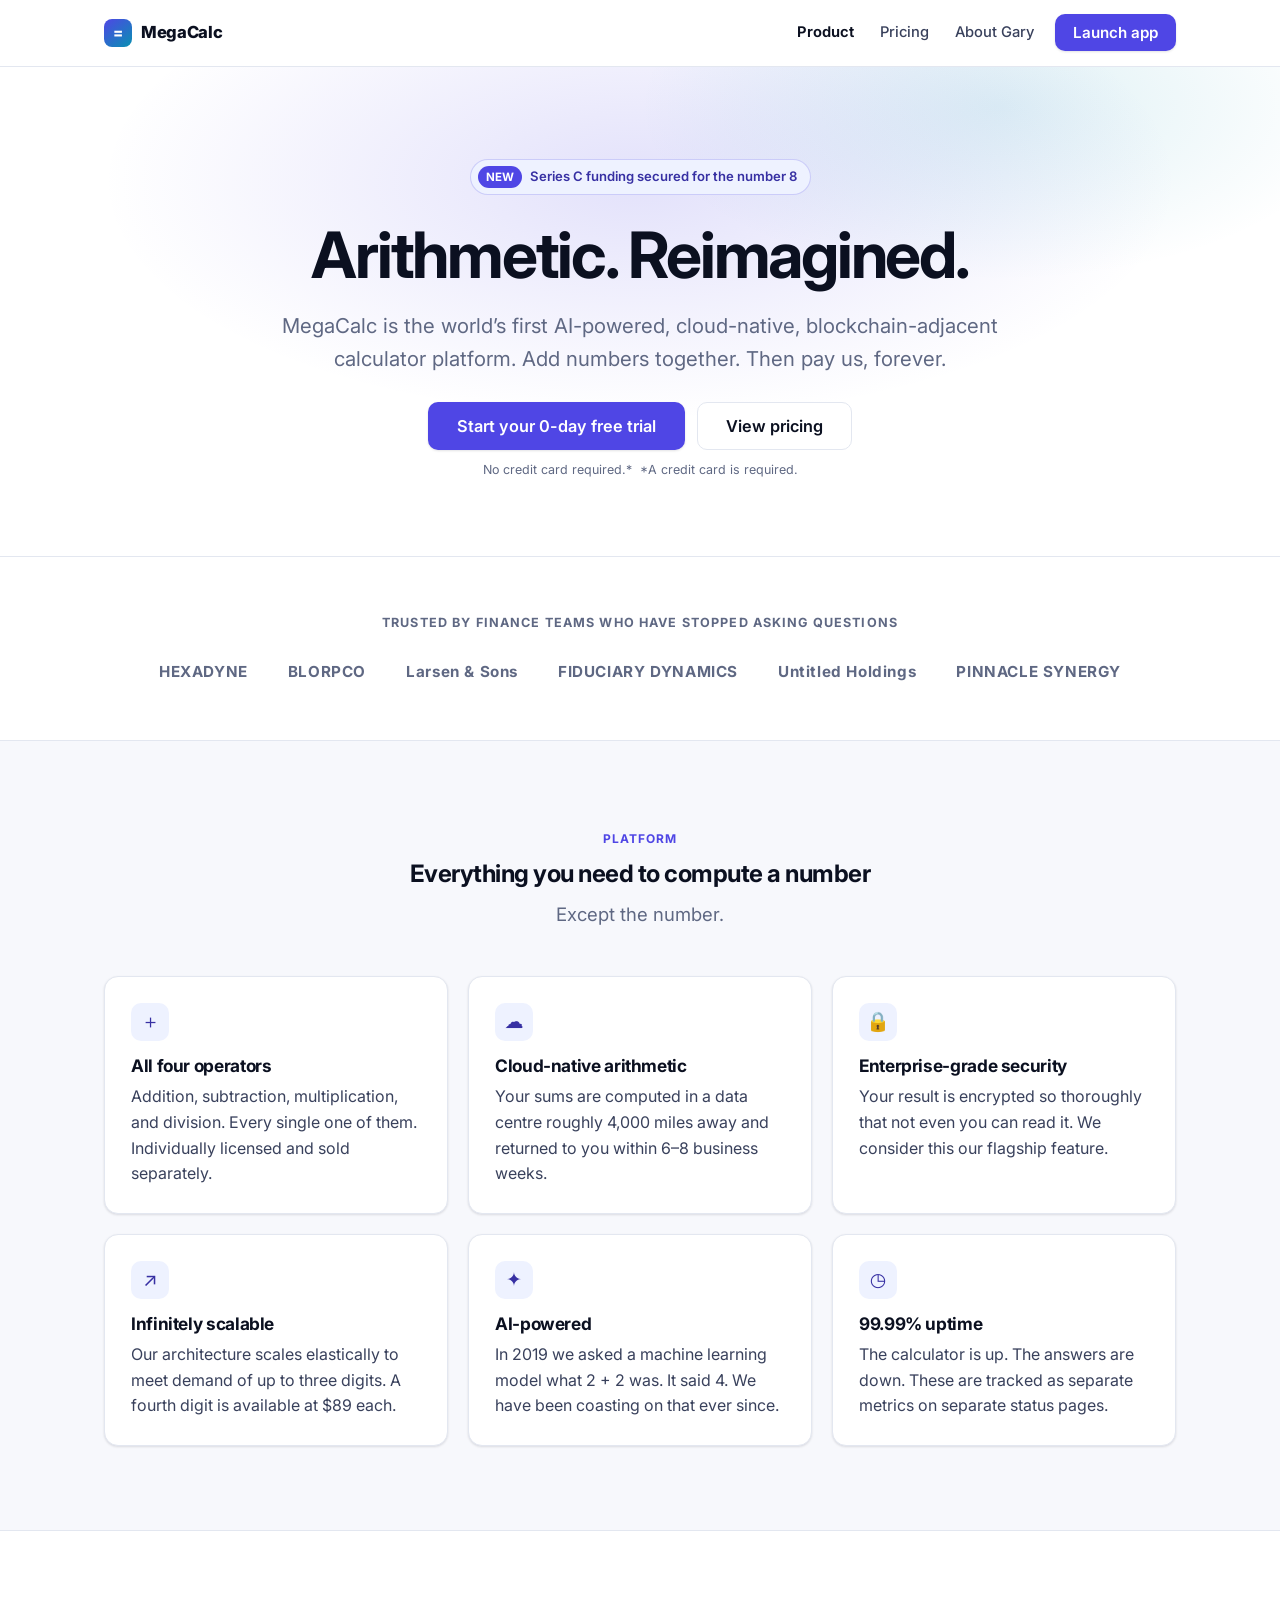
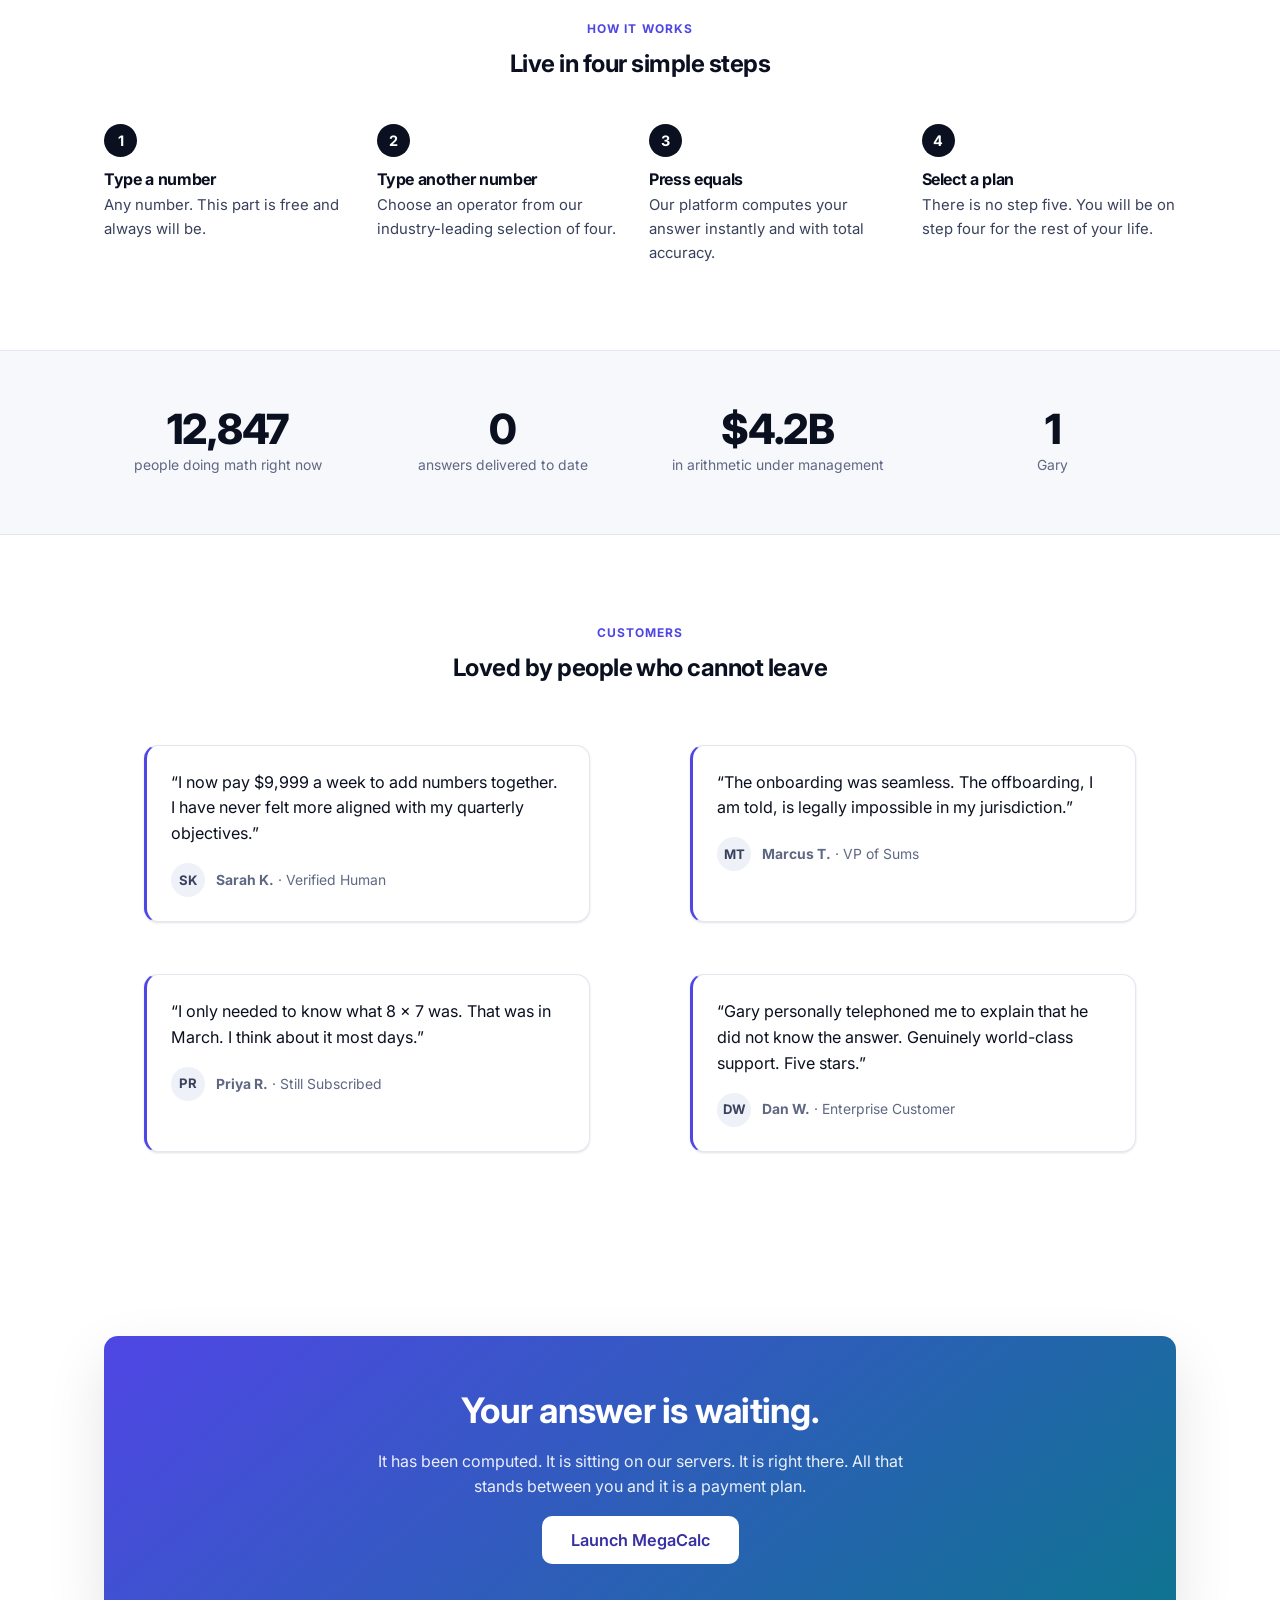
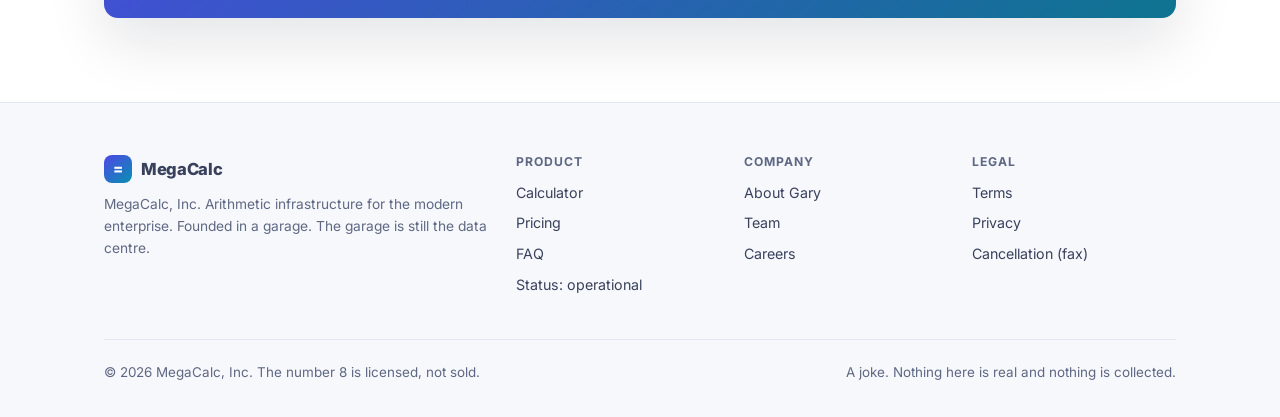
==== commit 66e0d850: "Add MegaCalc marketing site around the calculator Wraps the calculator in the fake SaaS company that" ====
--- a/index.html
+++ b/index.html
@@ -3,1377 +3,249 @@
 <head>
 <meta charset="utf-8">
 <meta name="viewport" content="width=device-width, initial-scale=1">
-<title>MEGA CALC 9000</title>
-<meta name="description" content="A free calculator. The arithmetic is free. The answers are not.">
-<style>
-/* ============================================================
-   MEGA CALC 9000
-   Every animation here has a period of >= 400ms (< 3Hz) and no
-   full-viewport luminance strobing, to stay under the
-   photosensitive-seizure threshold. Loud, not dangerous.
-   ============================================================ */
-
-:root {
-  --pink:   #ff2d95;
-  --cyan:   #00f0ff;
-  --lime:   #b6ff00;
-  --yellow: #ffe600;
-  --purple: #9d00ff;
-  --orange: #ff7a00;
-  --ink:    #14001f;
-  --paper:  #fff;
-  --font: "Comic Sans MS", "Comic Neue", "Chalkboard SE", "Segoe Print", cursive, sans-serif;
-}
-
-* { box-sizing: border-box; }
-
-html, body {
-  margin: 0;
-  padding: 0;
-  min-height: 100%;
-}
-
-body {
-  font-family: var(--font);
-  color: var(--ink);
-  background: var(--purple);
-  overflow-x: hidden;
-  position: relative;
-  padding: 0 16px;
-}
-
-/* ---------- animated background ---------- */
-
-.bg {
-  position: fixed;
-  inset: -20%;
-  z-index: -2;
-  background:
-    repeating-linear-gradient(
-      45deg,
-      var(--pink)   0 60px,
-      var(--orange) 60px 120px,
-      var(--yellow) 120px 180px,
-      var(--lime)   180px 240px,
-      var(--cyan)   240px 300px,
-      var(--purple) 300px 360px
-    );
-  background-size: 200% 200%;
-  animation: slide 9s linear infinite;
-}
-
-.bg::after {
-  content: "";
-  position: absolute;
-  inset: 0;
-  background: radial-gradient(circle at 50% 50%, transparent 0 4px, rgba(255,255,255,.22) 4px 8px, transparent 8px);
-  background-size: 34px 34px;
-  animation: drift 7s linear infinite;
-}
-
-@keyframes slide { to { background-position: 200% 0; } }
-@keyframes drift { to { background-position: 34px 34px; } }
-
-/* ---------- marquees ---------- */
-
-.marquee {
-  position: fixed;
-  left: 0;
-  right: 0;
-  z-index: 40;
-  overflow: hidden;
-  white-space: nowrap;
-  background: var(--ink);
-  color: var(--lime);
-  font-size: clamp(.7rem, 2.4vw, .95rem);
-  font-weight: bold;
-  letter-spacing: .12em;
-  padding: 5px 0;
-  border-block: 3px solid var(--yellow);
-  pointer-events: none;
-}
-
-.marquee--top    { top: 0; }
-.marquee--bottom { bottom: 0; color: var(--pink); }
-
-.marquee span {
-  display: inline-block;
-  padding-right: 2rem;
-  animation: scroll-left 22s linear infinite;
-}
-
-.marquee--bottom span { animation: scroll-right 26s linear infinite; }
-
-@keyframes scroll-left  { from { transform: translateX(0);     } to { transform: translateX(-50%); } }
-@keyframes scroll-right { from { transform: translateX(-50%);  } to { transform: translateX(0);    } }
-
-/* ---------- layout ---------- */
-
-.screen {
-  position: relative;
-  z-index: 10;
-  max-width: 620px;
-  margin: 0 auto;
-  padding: 58px 0 66px;
-}
-
-.screen[hidden] { display: none; }
-.screen:focus { outline: none; }
-
-.title {
-  margin: 0 0 4px;
-  text-align: center;
-  font-size: clamp(2rem, 9vw, 3.4rem);
-  line-height: 1.05;
-  color: var(--yellow);
-  -webkit-text-stroke: 2px var(--ink);
-  text-shadow:
-     3px  3px 0 var(--pink),
-     6px  6px 0 var(--cyan),
-     9px  9px 0 var(--purple);
-  transform: rotate(-2.5deg);
-  animation: bob 3.4s ease-in-out infinite;
-}
-
-.subtitle {
-  margin: 0 0 14px;
-  text-align: center;
-  font-size: clamp(.8rem, 3.4vw, 1rem);
-  color: var(--paper);
-  text-shadow: 2px 2px 0 var(--ink);
-  transform: rotate(1.4deg);
-}
-
-@keyframes bob {
-  0%, 100% { transform: rotate(-2.5deg) translateY(0); }
-  50%      { transform: rotate(2deg)    translateY(-7px); }
-}
-
-.badge {
-  display: block;
-  width: fit-content;
-  margin: 0 auto 14px;
-  padding: 6px 14px;
-  background: var(--ink);
-  color: var(--paper);
-  border: 3px solid var(--lime);
-  border-radius: 999px;
-  font-size: clamp(.72rem, 3vw, .88rem);
-  text-align: center;
-  animation: throb 1.8s ease-in-out infinite;
-}
-
-@keyframes throb {
-  0%, 100% { transform: scale(1)    rotate(-1deg); }
-  50%      { transform: scale(1.06) rotate(1deg); }
-}
-
-/* ---------- calculator ---------- */
-
-.calc {
-  background: var(--ink);
-  border: 6px solid var(--yellow);
-  border-radius: 22px;
-  padding: 16px;
-  box-shadow: 10px 10px 0 var(--pink), 20px 20px 0 var(--cyan);
-  transform: rotate(-1deg);
-  animation: tilt 6.5s ease-in-out infinite;
-}
-
-@keyframes tilt {
-  0%, 100% { transform: rotate(-1deg); }
-  50%      { transform: rotate(1.1deg); }
-}
-
-.display {
-  display: block;
-  width: 100%;
-  min-height: 84px;
-  padding: 12px 16px;
-  margin-bottom: 14px;
-  background: #001b10;
-  border: 4px solid var(--lime);
-  border-radius: 12px;
-  color: var(--lime);
-  font-family: "Courier New", ui-monospace, monospace;
-  font-size: clamp(1.8rem, 8vw, 3rem);
-  font-weight: bold;
-  text-align: right;
-  overflow-wrap: anywhere;
-  text-shadow: 0 0 10px var(--lime);
-  animation: glow 2.6s ease-in-out infinite;
-}
-
-@keyframes glow {
-  0%, 100% { box-shadow: inset 0 0 18px rgba(182,255,0,.28); }
-  50%      { box-shadow: inset 0 0 34px rgba(182,255,0,.62); }
-}
-
-.expr {
-  display: block;
-  font-size: clamp(.7rem, 3vw, .9rem);
-  color: var(--cyan);
-  text-align: right;
-  min-height: 1.2em;
-  margin-bottom: 4px;
-  opacity: .85;
-  text-shadow: none;
-}
-
-.pad {
-  display: grid;
-  grid-template-columns: repeat(4, 1fr);
-  gap: 9px;
-}
-
-.key {
-  font-family: var(--font);
-  font-size: clamp(1.1rem, 5.5vw, 1.7rem);
-  font-weight: bold;
-  padding: 14px 4px;
-  color: var(--ink);
-  background: var(--paper);
-  border: 4px solid var(--ink);
-  border-radius: 14px;
-  cursor: pointer;
-  animation: wiggle 1.9s ease-in-out infinite;
-  animation-delay: var(--delay, 0s);
-  transition: transform .08s ease-out;
-}
-
-.key:hover  { filter: invert(1); }
-.key:active { transform: scale(.9) rotate(6deg); }
-
-.key:focus-visible {
-  outline: 5px solid var(--ink);
-  outline-offset: 3px;
-  background: var(--yellow);
-  animation: none;
-}
-
-@keyframes wiggle {
-  0%, 100% { transform: rotate(-3deg) scale(1); }
-  50%      { transform: rotate(3deg)  scale(1.04); }
-}
-
-.key--digit { background: var(--cyan); }
-.key--op    { background: var(--orange); }
-.key--clear { background: var(--pink); color: var(--paper); }
-
-.key--equals {
-  grid-column: 1 / -1;
-  background: var(--lime);
-  font-size: clamp(1.4rem, 7vw, 2.2rem);
-  padding: 18px 4px;
-  animation: pulse-eq 1.5s ease-in-out infinite;
-}
-
-@keyframes pulse-eq {
-  0%, 100% { transform: scale(1)    rotate(0deg); box-shadow: 0 0 0 0 rgba(255,230,0,.9); }
-  50%      { transform: scale(1.04) rotate(-1deg); box-shadow: 0 0 0 14px rgba(255,230,0,0); }
-}
-
-/* ---------- misc calc chrome ---------- */
-
-.chrome {
-  display: flex;
-  flex-wrap: wrap;
-  gap: 10px;
-  justify-content: center;
-  align-items: center;
-  margin-top: 16px;
-}
-
-.mini-btn {
-  font-family: var(--font);
-  font-size: clamp(.68rem, 2.8vw, .82rem);
-  font-weight: bold;
-  padding: 8px 12px;
-  background: var(--yellow);
-  color: var(--ink);
-  border: 3px solid var(--ink);
-  border-radius: 999px;
-  cursor: pointer;
-}
-
-.mini-btn:focus-visible { outline: 4px solid var(--paper); outline-offset: 2px; }
-.mini-btn[aria-pressed="true"] { background: var(--lime); }
-
-.visitor {
-  margin-top: 12px;
-  text-align: center;
-  font-size: clamp(.68rem, 2.8vw, .82rem);
-  color: var(--paper);
-  text-shadow: 1px 1px 0 var(--ink);
-}
-
-.shame {
-  display: none;
-  margin: 0 auto 14px;
-  padding: 8px 12px;
-  max-width: 460px;
-  background: var(--ink);
-  color: var(--yellow);
-  border: 3px dashed var(--pink);
-  border-radius: 10px;
-  text-align: center;
-  font-size: clamp(.7rem, 3vw, .85rem);
-}
-
-body.free-tier .shame { display: block; }
-body.free-tier .calc  { box-shadow: 10px 10px 0 var(--lime), 20px 20px 0 var(--orange), 30px 30px 0 var(--pink); }
-
-/* ---------- paywall ---------- */
-
-.paywall-head {
-  text-align: center;
-  margin-bottom: 18px;
-}
-
-.paywall-head h2 {
-  margin: 0 0 8px;
-  font-size: clamp(1.6rem, 7.5vw, 2.6rem);
-  color: var(--paper);
-  -webkit-text-stroke: 2px var(--ink);
-  text-shadow: 4px 4px 0 var(--pink);
-  transform: rotate(-1.5deg);
-}
-
-.locked {
-  position: relative;
-  display: grid;
-  place-items: center;
-  min-height: 132px;
-  margin: 0 auto 10px;
-  max-width: 420px;
-  background: #001b10;
-  border: 5px solid var(--lime);
-  border-radius: 14px;
-  overflow: hidden;
-}
-
-.locked__value {
-  font-family: "Courier New", ui-monospace, monospace;
-  font-size: clamp(2.6rem, 13vw, 4.4rem);
-  font-weight: bold;
-  color: var(--lime);
-  text-shadow: 0 0 18px rgba(182,255,0,.55);
-  filter: blur(6px);
-  user-select: none;
-}
-
-.locked__overlay {
-  position: absolute;
-  inset: 0;
-  display: grid;
-  place-items: center;
-  font-size: clamp(.95rem, 4.6vw, 1.4rem);
-  font-weight: bold;
-  color: var(--paper);
-  background: rgba(20,0,31,.26);
-  text-shadow: 0 2px 6px var(--ink), 2px 2px 0 var(--ink);
-  align-content: end;
-  padding-bottom: 10px;
-}
-
-.countdown {
-  text-align: center;
-  font-size: clamp(.75rem, 3.2vw, .95rem);
-  color: var(--ink);
-  background: var(--yellow);
-  border: 3px solid var(--ink);
-  border-radius: 999px;
-  padding: 6px 12px;
-  width: fit-content;
-  margin: 0 auto 20px;
-  animation: throb 2.2s ease-in-out infinite;
-}
-
-.tiers {
-  display: grid;
-  gap: 16px;
-  margin-bottom: 20px;
-}
-
-.tier {
-  position: relative;
-  background: var(--paper);
-  border: 5px solid var(--ink);
-  border-radius: 18px;
-  padding: 16px;
-  box-shadow: 8px 8px 0 var(--purple);
-}
-
-.tier--pro {
-  border-color: var(--pink);
-  box-shadow: 8px 8px 0 var(--cyan);
-  animation: tilt 5.5s ease-in-out infinite;
-}
-
-.tier--enterprise {
-  background: var(--ink);
-  color: var(--paper);
-  border-color: var(--lime);
-  box-shadow: 8px 8px 0 var(--orange);
-}
-
-.tier h3 {
-  margin: 0 0 6px;
-  font-size: clamp(1.05rem, 4.6vw, 1.35rem);
-  color: var(--purple);
-}
-
-.tier--enterprise h3 { color: var(--lime); }
-
-.tier__price {
-  font-size: clamp(1.4rem, 6.5vw, 2.1rem);
-  font-weight: bold;
-  color: var(--pink);
-  margin: 0 0 4px;
-  overflow-wrap: anywhere;
-}
-
-.tier--enterprise .tier__price {
-  color: var(--yellow);
-  font-size: clamp(1rem, 4.4vw, 1.4rem);
-  font-family: "Courier New", ui-monospace, monospace;
-}
-
-.tier__cadence {
-  font-size: clamp(.68rem, 2.9vw, .82rem);
-  margin: 0 0 10px;
-  opacity: .8;
-}
-
-.tier ul {
-  margin: 0 0 14px;
-  padding-left: 1.2em;
-  font-size: clamp(.72rem, 3.1vw, .88rem);
-  line-height: 1.55;
-}
-
-.flag {
-  position: absolute;
-  top: -14px;
-  right: 10px;
-  background: var(--lime);
-  color: var(--ink);
-  border: 3px solid var(--ink);
-  border-radius: 999px;
-  padding: 3px 10px;
-  font-size: clamp(.62rem, 2.6vw, .74rem);
-  font-weight: bold;
-  transform: rotate(6deg);
-  animation: throb 1.6s ease-in-out infinite;
-}
-
-.buy {
-  display: block;
-  width: 100%;
-  font-family: var(--font);
-  font-size: clamp(.9rem, 4vw, 1.15rem);
-  font-weight: bold;
-  padding: 13px 8px;
-  background: var(--lime);
-  color: var(--ink);
-  border: 4px solid var(--ink);
-  border-radius: 999px;
-  cursor: pointer;
-  animation: pulse-eq 1.7s ease-in-out infinite;
-}
-
-.buy:focus-visible { outline: 5px solid var(--paper); outline-offset: 3px; animation: none; }
-
-.fineprint {
-  max-width: 560px;
-  margin: 0 auto 18px;
-  padding: 10px 12px;
-  background: rgba(20,0,31,.72);
-  color: var(--paper);
-  border-radius: 10px;
-  font-size: clamp(.6rem, 2.5vw, .72rem);
-  line-height: 1.6;
-  opacity: .92;
-}
-
-/* the escape hatch, hostile by design */
-.no-thanks {
-  display: inline-block;
-  margin: 4px auto 0;
-  padding: 3px 5px;
-  font-family: var(--font);
-  font-size: 7px;
-  line-height: 1.2;
-  color: #6b5f74;
-  background: transparent;
-  border: 1px solid transparent;
-  cursor: default;
-  z-index: 70;
-}
-
-.no-thanks:focus-visible {
-  outline: 4px solid var(--paper);
-  outline-offset: 3px;
-  font-size: 14px;
-  color: var(--paper);
-  background: var(--ink);
-}
-
-.no-thanks-wrap { text-align: center; min-height: 34px; }
-
-/* ---------- modals ---------- */
-
-.modal-backdrop {
-  position: fixed;
-  inset: 0;
-  z-index: 100;
-  display: grid;
-  place-items: center;
-  padding: 20px;
-  background: rgba(20,0,31,.82);
-}
-
-.modal-backdrop[hidden] { display: none; }
-
-.modal {
-  width: min(430px, 100%);
-  max-height: 88vh;
-  overflow-y: auto;
-  background: var(--paper);
-  border: 6px solid var(--pink);
-  border-radius: 20px;
-  padding: 22px 20px;
-  text-align: center;
-  box-shadow: 0 0 0 6px var(--ink), 12px 12px 0 var(--cyan);
-  animation: pop-in .42s cubic-bezier(.2,1.5,.4,1);
-}
-
-@keyframes pop-in {
-  from { transform: scale(.72) rotate(-5deg); opacity: 0; }
-  to   { transform: scale(1)   rotate(0deg);  opacity: 1; }
-}
-
-.modal h2 {
-  margin: 0 0 10px;
-  font-size: clamp(1.25rem, 6vw, 1.75rem);
-  color: var(--purple);
-}
-
-.modal p {
-  margin: 0 0 8px;
-  font-size: clamp(.82rem, 3.5vw, .98rem);
-  line-height: 1.5;
-}
-
-.modal .tiny {
-  font-size: clamp(.58rem, 2.4vw, .68rem);
-  opacity: .7;
-  margin-bottom: 14px;
-}
-
-.modal__stay {
-  display: block;
-  width: 100%;
-  font-family: var(--font);
-  font-size: clamp(1rem, 4.6vw, 1.3rem);
-  font-weight: bold;
-  padding: 16px 10px;
-  margin-bottom: 12px;
-  background: var(--lime);
-  color: var(--ink);
-  border: 5px solid var(--ink);
-  border-radius: 999px;
-  cursor: pointer;
-  animation: throb 1.9s ease-in-out infinite;
-}
-
-.modal__leave {
-  font-family: var(--font);
-  font-size: 9px;
-  padding: 4px 6px;
-  color: #7a7080;
-  background: none;
-  border: none;
-  text-decoration: underline;
-  cursor: pointer;
-}
-
-.modal__stay:focus-visible,
-.modal__leave:focus-visible {
-  outline: 4px solid var(--purple);
-  outline-offset: 3px;
-  animation: none;
-}
-
-.modal__leave:focus-visible { font-size: 15px; color: var(--ink); }
-
-.bar {
-  height: 24px;
-  margin: 8px 0 10px;
-  background: #e6e0ea;
-  border: 4px solid var(--ink);
-  border-radius: 999px;
-  overflow: hidden;
-}
-
-.bar__fill {
-  height: 100%;
-  width: 0%;
-  background: repeating-linear-gradient(45deg, var(--pink) 0 12px, var(--purple) 12px 24px);
-  transition: width .8s ease-in-out;
-}
-
-.bar__label {
-  font-family: "Courier New", ui-monospace, monospace;
-  font-size: clamp(.8rem, 3.4vw, 1rem);
-  font-weight: bold;
-}
-
-/* ---------- particles ---------- */
-
-.particle {
-  position: fixed;
-  z-index: 60;
-  font-size: 1.5rem;
-  opacity: 0;
-  pointer-events: none;
-  will-change: transform, opacity;
-}
-
-.particle.pop { animation: pop 900ms ease-out forwards; }
-
-@keyframes pop {
-  0% {
-    transform: translate(-50%, -50%) scale(.4) rotate(0deg);
-    opacity: 1;
-  }
-  100% {
-    transform: translate(calc(-50% + var(--dx)), calc(-50% + var(--dy))) scale(1.5) rotate(var(--rot));
-    opacity: 0;
-  }
-}
-
-.sr-only {
-  position: absolute;
-  width: 1px; height: 1px;
-  margin: -1px; padding: 0;
-  overflow: hidden;
-  clip: rect(0 0 0 0);
-  white-space: nowrap;
-  border: 0;
-}
-
-/* ============================================================
-   CALM MODE
-   A real alternative, not a token one. Every joke survives as
-   text; only the motion goes away.
-   ============================================================ */
-
-@media (prefers-reduced-motion: reduce) {
-  *, *::before, *::after {
-    animation: none !important;
-    transition: none !important;
-  }
-
-  .bg {
-    background: linear-gradient(160deg, var(--purple), var(--pink) 45%, var(--orange));
-  }
-
-  .bg::after { display: none; }
-
-  .marquee span { padding-right: 0; }
-
-  .title, .subtitle, .calc, .tier--pro, .flag, .paywall-head h2 {
-    transform: none;
-  }
-
-  .key:hover { filter: none; background: var(--yellow); }
-
-  .no-thanks {
-    font-size: 15px;
-    color: var(--ink);
-    background: var(--paper);
-    border: 3px solid var(--ink);
-    border-radius: 999px;
-    padding: 8px 16px;
-    cursor: pointer;
-  }
-
-  .modal__leave {
-    font-size: 15px;
-    color: var(--ink);
-  }
-
-  .particle { display: none; }
-}
-</style>
+<title>MegaCalc — Arithmetic. Reimagined.</title>
+<meta name="description" content="The world's first AI-powered, cloud-native calculator platform. Addition, subtraction, multiplication and division, available in select tiers.">
+<link rel="preconnect" href="https://fonts.googleapis.com">
+<link rel="preconnect" href="https://fonts.gstatic.com" crossorigin>
+<link rel="stylesheet" href="https://fonts.googleapis.com/css2?family=Inter:wght@400;500;600;700;800&display=swap">
+<link rel="stylesheet" href="assets/site.css">
 </head>
-<body class="mode-calc">
-
-<div class="bg" aria-hidden="true"></div>
-
-<div class="marquee marquee--top" aria-hidden="true">
-  <span>&#11088; PREMIUM MATH &#11088; ACT NOW &#11088; NUMBERS GOING FAST &#11088; 9 OUT OF 10 MATHEMATICIANS AGREE &#11088; PREMIUM MATH &#11088; ACT NOW &#11088; NUMBERS GOING FAST &#11088; 9 OUT OF 10 MATHEMATICIANS AGREE &#11088;&nbsp;</span>
-</div>
-
-<div class="marquee marquee--bottom" aria-hidden="true">
-  <span>&#128293; LIMITED TIME &#128293; OFFER ENDS EVENTUALLY &#128293; ADDITION SOLD SEPARATELY &#128293; LIMITED TIME &#128293; OFFER ENDS EVENTUALLY &#128293; ADDITION SOLD SEPARATELY &#128293;&nbsp;</span>
-</div>
-
-<!-- ============ SCREEN 1: THE CALCULATOR ============ -->
-<main class="screen" id="calc-screen">
-
-  <h1 class="title">MEGA&nbsp;CALC&nbsp;9000</h1>
-  <p class="subtitle">the last calculator you will ever need to pay for&trade;</p>
-
-  <p class="badge">&#128308; LIVE &mdash; <span id="live-count">12,847</span> people are doing math right now</p>
-
-  <p class="shame">&#129296; FREE TIER &mdash; ads enabled, answers disabled</p>
-
-  <div class="calc">
-    <output class="display" id="display" aria-live="polite" aria-label="Calculator display">
-      <span class="expr" id="expr"></span>
-      <span id="display-value">0</span>
-    </output>
-
-    <div class="pad">
-      <button class="key key--digit" data-digit="7">7</button>
-      <button class="key key--digit" data-digit="8">8</button>
-      <button class="key key--digit" data-digit="9">9</button>
-      <button class="key key--op" data-op="/" aria-label="divide">&divide;</button>
-
-      <button class="key key--digit" data-digit="4">4</button>
-      <button class="key key--digit" data-digit="5">5</button>
-      <button class="key key--digit" data-digit="6">6</button>
-      <button class="key key--op" data-op="*" aria-label="multiply">&times;</button>
-
-      <button class="key key--digit" data-digit="1">1</button>
-      <button class="key key--digit" data-digit="2">2</button>
-      <button class="key key--digit" data-digit="3">3</button>
-      <button class="key key--op" data-op="-" aria-label="subtract">&minus;</button>
-
-      <button class="key" data-action="dot" aria-label="decimal point">.</button>
-      <button class="key key--digit" data-digit="0">0</button>
-      <button class="key key--clear" data-action="clear" aria-label="clear">C</button>
-      <button class="key key--op" data-op="+" aria-label="add">+</button>
-
-      <button class="key key--equals" data-action="equals" aria-label="equals">=</button>
-    </div>
+<body>
+
+<a class="skip" href="#main">Skip to content</a>
+
+<header class="nav">
+  <div class="nav__inner">
+    <a class="brand" href="index.html"><span class="brand__mark" aria-hidden="true">=</span> MegaCalc</a>
+    <nav class="nav__links" aria-label="Main">
+      <a href="index.html" aria-current="page">Product</a>
+      <a href="pricing.html">Pricing</a>
+      <a href="about.html">About Gary</a>
+      <a class="btn btn--primary" href="app.html">Launch app</a>
+    </nav>
   </div>
-
-  <div class="chrome">
-    <button class="mini-btn" id="mute-toggle" aria-pressed="false">&#128266; UNMUTE FOR THE FULL EXPERIENCE</button>
+</header>
+
+<main id="main">
+
+  <section class="hero">
+    <div class="wrap hero__inner center">
+      <span class="pill"><span class="pill__tag">NEW</span> Series C funding secured for the number 8</span>
+      <h1>Arithmetic. Reimagined.</h1>
+      <p class="lede">
+        MegaCalc is the world&rsquo;s first AI-powered, cloud-native, blockchain-adjacent
+        calculator platform. Add numbers together. Then pay us, forever.
+      </p>
+      <div class="btn-row" style="margin-top:26px">
+        <a class="btn btn--primary btn--lg" href="app.html">Start your 0-day free trial</a>
+        <a class="btn btn--ghost btn--lg" href="pricing.html">View pricing</a>
+      </div>
+      <span class="asterisk">No credit card required.* &nbsp;*A credit card is required.</span>
+    </div>
+  </section>
+
+  <section class="section section--tight">
+    <div class="wrap">
+      <p class="center" style="font-size:.79rem;letter-spacing:.09em;text-transform:uppercase;color:var(--muted);font-weight:700;margin-bottom:26px">
+        Trusted by finance teams who have stopped asking questions
+      </p>
+      <div class="logos" aria-label="Customer logos">
+        <span>HEXADYNE</span>
+        <span>BLORPCO</span>
+        <span>Larsen &amp; Sons</span>
+        <span>FIDUCIARY DYNAMICS</span>
+        <span>Untitled Holdings</span>
+        <span>PINNACLE SYNERGY</span>
+      </div>
+    </div>
+  </section>
+
+  <section class="section section--surface">
+    <div class="wrap">
+      <div class="center" style="margin-bottom:46px">
+        <span class="eyebrow">Platform</span>
+        <h2>Everything you need to compute a number</h2>
+        <p class="lede">Except the number.</p>
+      </div>
+
+      <div class="grid">
+        <article class="card">
+          <div class="card__icon" aria-hidden="true">＋</div>
+          <h3>All four operators</h3>
+          <p>Addition, subtraction, multiplication, and division. Every single one of them. Individually licensed and sold separately.</p>
+        </article>
+
+        <article class="card">
+          <div class="card__icon" aria-hidden="true">☁</div>
+          <h3>Cloud-native arithmetic</h3>
+          <p>Your sums are computed in a data centre roughly 4,000 miles away and returned to you within 6&ndash;8 business weeks.</p>
+        </article>
+
+        <article class="card">
+          <div class="card__icon" aria-hidden="true">🔒</div>
+          <h3>Enterprise-grade security</h3>
+          <p>Your result is encrypted so thoroughly that not even you can read it. We consider this our flagship feature.</p>
+        </article>
+
+        <article class="card">
+          <div class="card__icon" aria-hidden="true">↗</div>
+          <h3>Infinitely scalable</h3>
+          <p>Our architecture scales elastically to meet demand of up to three digits. A fourth digit is available at $89 each.</p>
+        </article>
+
+        <article class="card">
+          <div class="card__icon" aria-hidden="true">✦</div>
+          <h3>AI-powered</h3>
+          <p>In 2019 we asked a machine learning model what 2 + 2 was. It said 4. We have been coasting on that ever since.</p>
+        </article>
+
+        <article class="card">
+          <div class="card__icon" aria-hidden="true">◷</div>
+          <h3>99.99% uptime</h3>
+          <p>The calculator is up. The answers are down. These are tracked as separate metrics on separate status pages.</p>
+        </article>
+      </div>
+    </div>
+  </section>
+
+  <section class="section">
+    <div class="wrap">
+      <div class="center" style="margin-bottom:46px">
+        <span class="eyebrow">How it works</span>
+        <h2>Live in four simple steps</h2>
+      </div>
+
+      <ol class="steps">
+        <li>
+          <h3>Type a number</h3>
+          <p>Any number. This part is free and always will be.</p>
+        </li>
+        <li>
+          <h3>Type another number</h3>
+          <p>Choose an operator from our industry-leading selection of four.</p>
+        </li>
+        <li>
+          <h3>Press equals</h3>
+          <p>Our platform computes your answer instantly and with total accuracy.</p>
+        </li>
+        <li>
+          <h3>Select a plan</h3>
+          <p>There is no step five. You will be on step four for the rest of your life.</p>
+        </li>
+      </ol>
+    </div>
+  </section>
+
+  <section class="section section--surface section--tight">
+    <div class="wrap">
+      <div class="stats">
+        <div class="stat">
+          <span class="stat__num">12,847</span>
+          <span class="stat__label">people doing math right now</span>
+        </div>
+        <div class="stat">
+          <span class="stat__num">0</span>
+          <span class="stat__label">answers delivered to date</span>
+        </div>
+        <div class="stat">
+          <span class="stat__num">$4.2B</span>
+          <span class="stat__label">in arithmetic under management</span>
+        </div>
+        <div class="stat">
+          <span class="stat__num">1</span>
+          <span class="stat__label">Gary</span>
+        </div>
+      </div>
+    </div>
+  </section>
+
+  <section class="section">
+    <div class="wrap">
+      <div class="center" style="margin-bottom:46px">
+        <span class="eyebrow">Customers</span>
+        <h2>Loved by people who cannot leave</h2>
+      </div>
+
+      <div class="grid grid--2">
+        <blockquote class="quote">
+          <p>&ldquo;I now pay $9,999 a week to add numbers together. I have never felt more aligned with my quarterly objectives.&rdquo;</p>
+          <footer><span class="avatar" aria-hidden="true">SK</span> <span><strong>Sarah K.</strong> &middot; Verified Human</span></footer>
+        </blockquote>
+
+        <blockquote class="quote">
+          <p>&ldquo;The onboarding was seamless. The offboarding, I am told, is legally impossible in my jurisdiction.&rdquo;</p>
+          <footer><span class="avatar" aria-hidden="true">MT</span> <span><strong>Marcus T.</strong> &middot; VP of Sums</span></footer>
+        </blockquote>
+
+        <blockquote class="quote">
+          <p>&ldquo;I only needed to know what 8 &times; 7 was. That was in March. I think about it most days.&rdquo;</p>
+          <footer><span class="avatar" aria-hidden="true">PR</span> <span><strong>Priya R.</strong> &middot; Still Subscribed</span></footer>
+        </blockquote>
+
+        <blockquote class="quote">
+          <p>&ldquo;Gary personally telephoned me to explain that he did not know the answer. Genuinely world-class support. Five stars.&rdquo;</p>
+          <footer><span class="avatar" aria-hidden="true">DW</span> <span><strong>Dan W.</strong> &middot; Enterprise Customer</span></footer>
+        </blockquote>
+      </div>
+    </div>
+  </section>
+
+  <section class="section">
+    <div class="wrap">
+      <div class="cta">
+        <h2>Your answer is waiting.</h2>
+        <p>It has been computed. It is sitting on our servers. It is right there. All that stands between you and it is a payment plan.</p>
+        <div class="btn-row" style="justify-content:center;margin-top:8px">
+          <a class="btn btn--ghost btn--lg" href="app.html">Launch MegaCalc</a>
+        </div>
+      </div>
+    </div>
+  </section>
+
+</main>
+
+<footer class="footer">
+  <div class="wrap">
+    <div class="footer__cols">
+      <div>
+        <a class="brand" href="index.html"><span class="brand__mark" aria-hidden="true">=</span> MegaCalc</a>
+        <p class="footer__note">
+          MegaCalc, Inc. Arithmetic infrastructure for the modern enterprise.
+          Founded in a garage. The garage is still the data centre.
+        </p>
+      </div>
+      <div>
+        <h4>Product</h4>
+        <ul>
+          <li><a href="app.html">Calculator</a></li>
+          <li><a href="pricing.html">Pricing</a></li>
+          <li><a href="pricing.html#faq">FAQ</a></li>
+          <li><a href="app.html">Status: operational</a></li>
+        </ul>
+      </div>
+      <div>
+        <h4>Company</h4>
+        <ul>
+          <li><a href="about.html">About Gary</a></li>
+          <li><a href="about.html#team">Team</a></li>
+          <li><a href="about.html#careers">Careers</a></li>
+        </ul>
+      </div>
+      <div>
+        <h4>Legal</h4>
+        <ul>
+          <li><a href="pricing.html#terms">Terms</a></li>
+          <li><a href="pricing.html#terms">Privacy</a></li>
+          <li><a href="pricing.html#faq">Cancellation (fax)</a></li>
+        </ul>
+      </div>
+    </div>
+    <div class="footer__bottom">
+      <span>&copy; 2026 MegaCalc, Inc. The number 8 is licensed, not sold.</span>
+      <span>A joke. Nothing here is real and nothing is collected.</span>
+    </div>
   </div>
-
-  <p class="visitor">you are visitor #<span id="visitor">0000000</span> &bull; this site is best viewed in all browsers at once</p>
-</main>
-
-<!-- ============ SCREEN 2: THE PAYWALL ============ -->
-<section class="screen" id="paywall-screen" hidden tabindex="-1" aria-labelledby="paywall-title">
-
-  <div class="paywall-head">
-    <h2 id="paywall-title">&#128274; YOUR ANSWER IS READY!</h2>
-    <p class="subtitle">We did the math. Now let's talk about you.</p>
-  </div>
-
-  <div class="locked">
-    <div class="locked__value" id="locked-value" aria-hidden="true">0</div>
-    <div class="locked__overlay" aria-hidden="true">RESULT LOCKED &#128274;</div>
-  </div>
-  <p class="sr-only" id="locked-sr">Your result has been calculated and locked behind a paywall.</p>
-
-  <p class="countdown">&#9203; This exclusive offer expires in <span id="countdown">00:00</span></p>
-
-  <div class="tiers">
-
-    <div class="tier">
-      <h3>CASUAL ARITHMETIC</h3>
-      <p class="tier__price">$499.99<span style="font-size:.5em">/day</span></p>
-      <p class="tier__cadence">billed every 4 hours, in advance, forever</p>
-      <ul>
-        <li>Unlocks the <strong>+</strong> operator</li>
-        <li>Other operators sold separately</li>
-        <li>Results delivered within 6&ndash;8 business weeks</li>
-        <li>Up to <strong>3 digits</strong> per answer (4th digit: $89/ea)</li>
-      </ul>
-      <button class="buy" data-buy="casual">START MY 0-DAY FREE TRIAL</button>
-    </div>
-
-    <div class="tier tier--pro">
-      <span class="flag">MOST POPULAR!</span>
-      <h3>MATHEMAGICIAN PRO</h3>
-      <p class="tier__price">$9,999.99<span style="font-size:.5em">/week</span></p>
-      <p class="tier__cadence">plus 14.7% of your lifetime gross earnings &bull; auto-renews every 11 seconds</p>
-      <ul>
-        <li>All four operators (subject to availability)</li>
-        <li>The decimal point, on weekdays</li>
-        <li>Priority access to the number <strong>7</strong></li>
-        <li>Cancel anytime* <em>(*by fax, in person, in Liechtenstein)</em></li>
-      </ul>
-      <button class="buy" data-buy="pro">YES! I LOVE NUMBERS THAT MUCH</button>
-    </div>
-
-    <div class="tier tier--enterprise">
-      <h3>ENTERPRISE</h3>
-      <p class="tier__price">$((47,281 &times; 3.5) &divide; 0.07) + 19.99</p>
-      <p class="tier__cadence">
-        per seat, per quarter. To determine your exact price, simply evaluate
-        the expression above using a calculator. Calculator sold separately.
-      </p>
-      <ul>
-        <li>Unlimited answers**</li>
-        <li>** up to 2 answers</li>
-        <li>A dedicated account manager named Gary</li>
-        <li>Gary does not know math</li>
-      </ul>
-      <button class="buy" data-buy="enterprise">CONTACT SALES (GARY)</button>
-    </div>
-
-  </div>
-
-  <p class="fineprint">
-    By pressing any button, scrolling, blinking, or existing near this page you agree to the Terms.
-    Subscription auto-renews in perpetuity and across reincarnations. Prices shown exclude tax, tip,
-    surcharge, convenience fee, inconvenience fee, and the arithmetic levy. Answers are provided
-    &ldquo;as-is&rdquo; and may be wrong. Refunds are processed by carrier pigeon within 400 business years.
-    Governing jurisdiction is the Moon. Cancellation requires a notarized fax sent to a machine we
-    have not owned since 2004. The number 8 is licensed, not sold. We reserve the right to change
-    these terms while you are reading them. We just did it again.
-  </p>
-
-  <div class="no-thanks-wrap">
-    <button class="no-thanks" id="no-thanks">no thanks, i'll estimate</button>
-  </div>
-</section>
-
-<div class="modal-backdrop" id="modal-backdrop" hidden>
-  <div class="modal" id="modal" role="dialog" aria-modal="true" aria-labelledby="modal-title"></div>
-</div>
-
-<div id="particles" aria-hidden="true"></div>
-
-<script>
-(function () {
-  "use strict";
-
-  /* ---------------------------------------------------------
-     Motion preference. Read live via .matches so a mid-session
-     OS change is honoured without a reload.
-     --------------------------------------------------------- */
-  var motionQuery = window.matchMedia("(prefers-reduced-motion: reduce)");
-  function calm() { return motionQuery.matches; }
-
-  var $ = function (id) { return document.getElementById(id); };
-
-  var displayValue = $("display-value");
-  var exprEl       = $("expr");
-  var calcScreen   = $("calc-screen");
-  var paywall      = $("paywall-screen");
-  var lockedValue  = $("locked-value");
-  var backdrop     = $("modal-backdrop");
-  var modal        = $("modal");
-  var noThanks     = $("no-thanks");
-
-  /* =========================================================
-     1. THE CALCULATOR  (it genuinely works)
-     ========================================================= */
-
-  var current        = "0";
-  var accumulator    = null;
-  var pendingOp      = null;
-  var awaitingOperand = false;
-  var errored        = false;
-
-  var OP_GLYPH = { "+": "+", "-": "−", "*": "×", "/": "÷" };
-
-  function compute(a, b, op) {
-    switch (op) {
-      case "+": return a + b;
-      case "-": return a - b;
-      case "*": return a * b;
-      case "/": return b === 0 ? null : a / b;
-    }
-    return b;
-  }
-
-  function format(n) {
-    if (n === null || !isFinite(n)) return "NOPE";
-    // Kill float dust: 0.1 + 0.2 should read 0.3, not 0.30000000000000004.
-    var rounded = Math.round((n + Number.EPSILON) * 1e10) / 1e10;
-    if (Math.abs(rounded) >= 1e12) return rounded.toExponential(4);
-    return String(rounded);
-  }
-
-  function render() {
-    displayValue.textContent = current;
-    var parts = "";
-    if (accumulator !== null && pendingOp) {
-      parts = format(accumulator) + " " + OP_GLYPH[pendingOp];
-    }
-    exprEl.textContent = parts;
-  }
-
-  function reset() {
-    current = "0";
-    accumulator = null;
-    pendingOp = null;
-    awaitingOperand = false;
-    errored = false;
-    render();
-  }
-
-  function clearError() {
-    if (!errored) return;
-    current = "0";
-    accumulator = null;
-    pendingOp = null;
-    awaitingOperand = false;
-    errored = false;
-  }
-
-  function inputDigit(d) {
-    clearError();
-    if (awaitingOperand || current === "\u{1F512}") {
-      current = d;
-      awaitingOperand = false;
-    } else if (current === "0") {
-      current = d;
-    } else if (current.replace("-", "").replace(".", "").length < 12) {
-      current += d;
-    }
-    render();
-  }
-
-  function inputDot() {
-    clearError();
-    if (awaitingOperand || current === "\u{1F512}") {
-      current = "0.";
-      awaitingOperand = false;
-    } else if (current.indexOf(".") === -1) {
-      current += ".";
-    }
-    render();
-  }
-
-  function inputOp(op) {
-    clearError();
-    if (current === "\u{1F512}") current = "0";
-    var value = parseFloat(current);
-    if (isNaN(value)) value = 0;
-
-    if (pendingOp !== null && !awaitingOperand) {
-      var result = compute(accumulator, value, pendingOp);
-      if (result === null) { fail(); return; }
-      accumulator = result;
-      current = format(result);
-    } else {
-      accumulator = value;
-    }
-    pendingOp = op;
-    awaitingOperand = true;
-    render();
-  }
-
-  function fail() {
-    errored = true;
-    current = "NOPE";
-    accumulator = null;
-    pendingOp = null;
-    awaitingOperand = false;
-    render();
-  }
-
-  function equals() {
-    if (errored) return;
-    if (current === "\u{1F512}") current = "0";
-    var value = parseFloat(current);
-    if (isNaN(value)) value = 0;
-
-    var result = pendingOp !== null ? compute(accumulator, value, pendingOp) : value;
-    if (result === null) { fail(); return; }
-
-    // The answer is real. You're just not getting it.
-    showPaywall(format(result));
-
-    accumulator = null;
-    pendingOp = null;
-    awaitingOperand = false;
-    current = "\u{1F512}";
-    render();
-  }
-
-  /* =========================================================
-     2. PARTICLES  (fixed-size pool: the DOM never grows)
-     ========================================================= */
-
-  var EMOJI = ["✨","\u{1F4A5}","\u{1F308}","⭐","\u{1F525}","\u{1F389}","\u{1F4AF}","\u{1F92F}","\u{1F984}","\u{1F4B8}"];
-  var POOL_SIZE = 48;
-  var pool = [];
-  var poolIndex = 0;
-
-  (function buildPool() {
-    var layer = $("particles");
-    var frag = document.createDocumentFragment();
-    for (var i = 0; i < POOL_SIZE; i++) {
-      var el = document.createElement("span");
-      el.className = "particle";
-      frag.appendChild(el);
-      pool.push(el);
-    }
-    layer.appendChild(frag);
-  })();
-
-  function burst(x, y) {
-    if (calm()) return;
-    for (var i = 0; i < 7; i++) {
-      var el = pool[poolIndex % POOL_SIZE];
-      poolIndex++;
-      var angle = Math.random() * Math.PI * 2;
-      var dist  = 70 + Math.random() * 110;
-      el.textContent = EMOJI[(Math.random() * EMOJI.length) | 0];
-      el.style.left = x + "px";
-      el.style.top  = y + "px";
-      el.style.setProperty("--dx", (Math.cos(angle) * dist).toFixed(1) + "px");
-      el.style.setProperty("--dy", (Math.sin(angle) * dist).toFixed(1) + "px");
-      el.style.setProperty("--rot", ((Math.random() * 720) - 360).toFixed(0) + "deg");
-      el.classList.remove("pop");
-      void el.offsetWidth;           // force reflow so the animation restarts
-      el.classList.add("pop");
-    }
-  }
-
-  /* =========================================================
-     3. AUDIO  (muted by default; context built on first gesture)
-     ========================================================= */
-
-  var muted = true;
-  var audioCtx = null;
-
-  function blip(freq) {
-    if (muted) return;
-    try {
-      if (!audioCtx) {
-        var Ctor = window.AudioContext || window.webkitAudioContext;
-        if (!Ctor) return;
-        audioCtx = new Ctor();
-      }
-      if (audioCtx.state === "suspended") audioCtx.resume();
-      var osc  = audioCtx.createOscillator();
-      var gain = audioCtx.createGain();
-      osc.type = "square";
-      osc.frequency.value = freq;
-      gain.gain.setValueAtTime(0.05, audioCtx.currentTime);
-      gain.gain.exponentialRampToValueAtTime(0.0001, audioCtx.currentTime + 0.12);
-      osc.connect(gain);
-      gain.connect(audioCtx.destination);
-      osc.start();
-      osc.stop(audioCtx.currentTime + 0.13);
-    } catch (e) { /* audio is decoration; never let it break the calculator */ }
-  }
-
-  var muteToggle = $("mute-toggle");
-  muteToggle.addEventListener("click", function () {
-    muted = !muted;
-    muteToggle.setAttribute("aria-pressed", String(!muted));
-    muteToggle.innerHTML = muted
-      ? "\u{1F50A} UNMUTE FOR THE FULL EXPERIENCE"
-      : "\u{1F507} ok that was a mistake, mute it";
-    if (!muted) blip(660);
-  });
-
-  /* =========================================================
-     4. KEYPAD WIRING
-     ========================================================= */
-
-  document.querySelectorAll(".key").forEach(function (key, i) {
-    key.style.setProperty("--delay", (-(i * 0.17)).toFixed(2) + "s");
-
-    key.addEventListener("click", function (ev) {
-      var rect = key.getBoundingClientRect();
-      burst(rect.left + rect.width / 2, rect.top + rect.height / 2);
-
-      if (key.dataset.digit !== undefined) {
-        blip(320 + Number(key.dataset.digit) * 45);
-        inputDigit(key.dataset.digit);
-      } else if (key.dataset.op !== undefined) {
-        blip(240);
-        inputOp(key.dataset.op);
-      } else if (key.dataset.action === "dot") {
-        blip(400);
-        inputDot();
-      } else if (key.dataset.action === "clear") {
-        blip(180);
-        reset();
-      } else if (key.dataset.action === "equals") {
-        blip(880);
-        equals();
-      }
-      ev.preventDefault();
-    });
-  });
-
-  /* =========================================================
-     5. MODALS  (focus-trapped, Escape-dismissible)
-     ========================================================= */
-
-  var lastFocused = null;
-  var modalKeyHandler = null;
-  var activeTimers = [];
-
-  function later(fn, ms) { activeTimers.push(setTimeout(fn, ms)); }
-
-  function clearTimers() {
-    activeTimers.forEach(clearTimeout);
-    activeTimers = [];
-  }
-
-  function focusables() {
-    return Array.prototype.slice.call(
-      modal.querySelectorAll("button, [href], input, select, textarea, [tabindex]:not([tabindex='-1'])")
-    ).filter(function (el) { return !el.disabled && el.offsetParent !== null; });
-  }
-
-  function openModal(html, onDismiss) {
-    // Chaining one modal straight into the next must not strand the old key
-    // handler, nor overwrite the focus we restore when the chain finally ends.
-    if (modalKeyHandler) {
-      document.removeEventListener("keydown", modalKeyHandler, true);
-      modalKeyHandler = null;
-    } else {
-      lastFocused = document.activeElement;
-    }
-    modal.innerHTML = html;
-    backdrop.hidden = false;
-
-    var first = focusables()[0];
-    if (first) first.focus();
-
-    modalKeyHandler = function (ev) {
-      if (ev.key === "Escape") {
-        ev.preventDefault();
-        closeModal();
-        if (onDismiss) onDismiss();
-        return;
-      }
-      if (ev.key !== "Tab") return;
-      var items = focusables();
-      if (!items.length) return;
-      var firstItem = items[0];
-      var lastItem  = items[items.length - 1];
-      if (ev.shiftKey && document.activeElement === firstItem) {
-        ev.preventDefault();
-        lastItem.focus();
-      } else if (!ev.shiftKey && document.activeElement === lastItem) {
-        ev.preventDefault();
-        firstItem.focus();
-      }
-    };
-    document.addEventListener("keydown", modalKeyHandler, true);
-  }
-
-  function closeModal() {
-    clearTimers();
-    backdrop.hidden = true;
-    modal.innerHTML = "";
-    if (modalKeyHandler) {
-      document.removeEventListener("keydown", modalKeyHandler, true);
-      modalKeyHandler = null;
-    }
-    if (lastFocused && document.body.contains(lastFocused) && lastFocused.offsetParent !== null) {
-      lastFocused.focus();
-    } else {
-      var fallback = paywall.hidden ? document.querySelector(".key--equals") : noThanks;
-      if (fallback) fallback.focus();
-    }
-  }
-
-  /* =========================================================
-     6. THE PAYWALL
-     ========================================================= */
-
-  var countdownSeconds = 0;
-  var countdownTimer = null;
-
-  function showPaywall(result) {
-    lockedValue.textContent = result;
-    calcScreen.hidden = true;
-    paywall.hidden = false;
-    document.body.className = document.body.className.replace("mode-calc", "mode-paywall");
-    window.scrollTo(0, 0);
-
-    // Reset the escape hatch for a fresh round of hostility.
-    fleeCount = 0;
-    noThanks.style.position = "";
-    noThanks.style.left = "";
-    noThanks.style.top = "";
-    paywall.focus();
-
-    // An "expiring" offer whose timer counts up.
-    countdownSeconds = 0;
-    if (countdownTimer) clearInterval(countdownTimer);
-    countdownTimer = setInterval(function () {
-      countdownSeconds++;
-      var m = String(Math.floor(countdownSeconds / 60)).padStart(2, "0");
-      var s = String(countdownSeconds % 60).padStart(2, "0");
-      $("countdown").textContent = m + ":" + s;
-    }, 1000);
-  }
-
-  function showCalculator() {
-    if (countdownTimer) { clearInterval(countdownTimer); countdownTimer = null; }
-    paywall.hidden = true;
-    calcScreen.hidden = false;
-    document.body.className = document.body.className.replace("mode-paywall", "mode-calc");
-    document.body.classList.add("free-tier");
-    window.scrollTo(0, 0);
-    var eq = document.querySelector(".key--equals");
-    if (eq) eq.focus();
-  }
-
-  // Buying is a dead end. No fields, no inputs, nothing collected.
-  document.querySelectorAll(".buy").forEach(function (btn) {
-    btn.addEventListener("click", function () {
-      var rect = btn.getBoundingClientRect();
-      burst(rect.left + rect.width / 2, rect.top + rect.height / 2);
-      openModal(
-        '<h2 id="modal-title">\u{1F6AB} PAYMENT DECLINED</h2>' +
-        "<p>Your money is not absurd enough.</p>" +
-        '<p class="tiny">Error 402.7: insufficient whimsy. Please try again with a funnier amount.</p>' +
-        '<button class="modal__stay" data-close>BACK TO THE PLANS</button>'
-      );
-      modal.querySelector("[data-close]").addEventListener("click", closeModal);
-    });
-  });
-
-  /* =========================================================
-     7. THE GAUNTLET
-     ========================================================= */
-
-  var fleeCount = 0;
-  var MAX_FLEES = 3;
-
-  // Mouse-only. Keyboard users reach this on the first Tab, every time.
-  noThanks.addEventListener("mouseover", function () {
-    if (calm() || fleeCount >= MAX_FLEES) return;
-    fleeCount++;
-    var pad = 24;
-    var w = noThanks.offsetWidth  || 80;
-    var h = noThanks.offsetHeight || 20;
-    var x = pad + Math.random() * Math.max(0, window.innerWidth  - w - pad * 2);
-    var y = pad + Math.random() * Math.max(0, window.innerHeight - h - pad * 2);
-    noThanks.style.position = "fixed";
-    noThanks.style.left = Math.round(x) + "px";
-    noThanks.style.top  = Math.round(y) + "px";
-  });
-
-  noThanks.addEventListener("click", function () { runGauntlet(0); });
-
-  var STAGES = [
-    {
-      title: "\u{1F6D1} Wait! Are you sure?",
-      body: "You were <em>this</em> close to unlocking your answer. It's right there. We're holding it.",
-      tiny: "Most users who leave never learn what 7 &times; 8 is.",
-      stay: "OK I'LL STAY",
-      leave: "i'm evil and i hate math"
-    },
-    {
-      title: "\u{1F62D}",
-      body: "The calculator will remember this.",
-      tiny: "It has a very long memory and absolutely nothing else to do.",
-      stay: "ok i take it back, i'm sorry",
-      leave: "let it remember"
-    },
-    {
-      title: "\u{1F381} FINAL OFFER: 99.9% OFF!",
-      body: "We've never done this for anyone. We're doing it for you. Right now. Only you. And the other 12,847 people.",
-      tiny: "*Discount applies to the second year of a mandatory forty-year term.",
-      stay: "WOW! TAKE MY MONEY!",
-      leave: "no"
-    }
-  ];
-
-  function runGauntlet(stageIndex) {
-    if (stageIndex >= STAGES.length) { runCancellation(); return; }
-
-    var s = STAGES[stageIndex];
-    openModal(
-      '<h2 id="modal-title">' + s.title + "</h2>" +
-      "<p>" + s.body + "</p>" +
-      '<p class="tiny">' + s.tiny + "</p>" +
-      '<button class="modal__stay" data-stay>' + s.stay + "</button>" +
-      '<button class="modal__leave" data-leave>' + s.leave + "</button>"
-    );
-
-    modal.querySelector("[data-stay]").addEventListener("click", closeModal);
-    modal.querySelector("[data-leave]").addEventListener("click", function () {
-      closeModal();
-      runGauntlet(stageIndex + 1);
-    });
-  }
-
-  function runCancellation() {
-    openModal(
-      '<h2 id="modal-title">Processing cancellation&hellip;</h2>' +
-      '<p class="bar__label" data-pct>0%</p>' +
-      '<div class="bar"><div class="bar__fill" data-fill></div></div>' +
-      '<p class="tiny" data-note>Please do not close this window, your device, or your eyes.</p>'
-    );
-
-    var fill = modal.querySelector("[data-fill]");
-    var pct  = modal.querySelector("[data-pct]");
-    var note = modal.querySelector("[data-note]");
-
-    // Fills to 97%, then thinks better of it and runs backwards.
-    var script = [
-      { at: 100,  v: 12, note: "Locating your subscription&hellip;" },
-      { at: 900,  v: 58, note: "Consulting Gary&hellip;" },
-      { at: 1800, v: 97, note: "Almost done! Finalizing&hellip;" },
-      { at: 2900, v: 41, note: "Hmm. That's not right." },
-      { at: 3800, v: 12, note: "Recalculating regret&hellip;" },
-      { at: 4700, v: 3,  note: "Honestly, this is going worse than expected." }
-    ];
-
-    var speed = calm() ? 0.45 : 1;
-
-    script.forEach(function (step) {
-      later(function () {
-        fill.style.width = step.v + "%";
-        pct.textContent = step.v + "%";
-        note.innerHTML = step.note;
-      }, step.at * speed);
-    });
-
-    later(function () {
-      openModal(
-        '<h2 id="modal-title">fine. go.</h2>' +
-        "<p>Your cancellation is complete. You have been downgraded to <strong>FREE TIER</strong>.</p>" +
-        '<p class="tiny">Free tier includes: the buttons. Not the answers. The buttons.</p>' +
-        '<button class="modal__stay" data-out>back to my sad free calculator</button>'
-      );
-      modal.querySelector("[data-out]").addEventListener("click", function () {
-        closeModal();
-        showCalculator();
-      });
-    }, 5800 * speed);
-  }
-
-  /* =========================================================
-     8. FAKE SOCIAL PROOF
-     ========================================================= */
-
-  var liveCount = 12847;
-  setInterval(function () {
-    liveCount += Math.floor(Math.random() * 61) - 28;
-    if (liveCount < 9000) liveCount = 9000 + Math.floor(Math.random() * 400);
-    $("live-count").textContent = liveCount.toLocaleString("en-US");
-  }, 2400);
-
-  $("visitor").textContent = String(
-    1000000 + Math.floor(Math.random() * 8999999)
-  ).replace(/\B(?=(\d{3})+(?!\d))/g, ",");
-
-  render();
-})();
-</script>
+</footer>
+
 </body>
 </html>
--- a/assets/site.css
+++ b/assets/site.css
@@ -0,0 +1,754 @@
+/* ===========================================================
+   MegaCalc, Inc. — corporate marketing site
+   Deliberately tasteful. The restraint is the joke: this is
+   the serene enterprise storefront for a calculator that
+   will give you a migraine.
+   =========================================================== */
+
+:root {
+  --bg:        #ffffff;
+  --surface:   #f7f8fc;
+  --surface-2: #eef1f8;
+  --ink:       #0b1020;
+  --ink-2:     #39415c;
+  --muted:     #5f6883;
+  --line:      #e3e7f0;
+  --brand:     #4f46e5;
+  --brand-ink: #3730a3;
+  --brand-soft:#eef2ff;
+  --on-brand:  #ffffff;
+  --accent:    #0891b2;
+  --good:      #059669;
+
+  --radius:   14px;
+  --radius-s: 10px;
+  --maxw:     1120px;
+
+  --shadow-sm: 0 1px 2px rgba(11,16,32,.05), 0 1px 3px rgba(11,16,32,.07);
+  --shadow-md: 0 8px 24px rgba(11,16,32,.07);
+  --shadow-lg: 0 24px 60px rgba(11,16,32,.11);
+
+  --font: "Inter", system-ui, -apple-system, "Segoe UI", Roboto, Helvetica, Arial, sans-serif;
+  --mono: ui-monospace, SFMono-Regular, "SF Mono", Menlo, Consolas, monospace;
+}
+
+@media (prefers-color-scheme: dark) {
+  :root:not([data-theme="light"]) {
+    --bg:        #0b1020;
+    --surface:   #111730;
+    --surface-2: #161d3a;
+    --ink:       #f3f5fb;
+    --ink-2:     #c5cbdf;
+    --muted:     #939cb8;
+    --line:      #252d4d;
+    --brand:     #818cf8;
+    --brand-ink: #a5b4fc;
+    --brand-soft:#1a2147;
+    --on-brand:  #0b1020;
+    --accent:    #22d3ee;
+    --good:      #34d399;
+
+    --shadow-sm: 0 1px 2px rgba(0,0,0,.4);
+    --shadow-md: 0 8px 24px rgba(0,0,0,.45);
+    --shadow-lg: 0 24px 60px rgba(0,0,0,.55);
+  }
+}
+
+* { box-sizing: border-box; }
+
+html { scroll-behavior: smooth; }
+
+body {
+  margin: 0;
+  background: var(--bg);
+  color: var(--ink);
+  font-family: var(--font);
+  font-size: 16px;
+  line-height: 1.6;
+  -webkit-font-smoothing: antialiased;
+}
+
+h1, h2, h3, h4 {
+  line-height: 1.18;
+  letter-spacing: -0.021em;
+  margin: 0 0 .5em;
+  font-weight: 700;
+}
+
+p { margin: 0 0 1em; color: var(--ink-2); }
+
+a { color: var(--brand); text-decoration: none; }
+a:hover { text-decoration: underline; }
+
+:focus-visible {
+  outline: 3px solid var(--brand);
+  outline-offset: 2px;
+  border-radius: 4px;
+}
+
+.wrap {
+  max-width: var(--maxw);
+  margin: 0 auto;
+  padding: 0 24px;
+}
+
+.section { padding: 84px 0; }
+.section--tight { padding: 56px 0; }
+.section--surface { background: var(--surface); border-block: 1px solid var(--line); }
+
+.center { text-align: center; }
+
+.eyebrow {
+  display: inline-block;
+  font-size: .75rem;
+  font-weight: 700;
+  letter-spacing: .09em;
+  text-transform: uppercase;
+  color: var(--brand);
+  margin-bottom: 12px;
+}
+
+.lede {
+  font-size: clamp(1.02rem, 2vw, 1.16rem);
+  color: var(--muted);
+  max-width: 62ch;
+}
+
+.center .lede { margin-inline: auto; }
+
+.asterisk {
+  display: block;
+  font-size: .78rem;
+  color: var(--muted);
+  margin-top: 10px;
+}
+
+/* ---------- skip link ---------- */
+
+.skip {
+  position: absolute;
+  left: -9999px;
+  top: 0;
+  background: var(--brand);
+  color: var(--on-brand);
+  padding: 10px 16px;
+  border-radius: 0 0 var(--radius-s) 0;
+  z-index: 200;
+}
+
+.skip:focus { left: 0; }
+
+/* ---------- nav ---------- */
+
+.nav {
+  position: sticky;
+  top: 0;
+  z-index: 100;
+  background: color-mix(in srgb, var(--bg) 88%, transparent);
+  backdrop-filter: saturate(180%) blur(12px);
+  border-bottom: 1px solid var(--line);
+}
+
+.nav__inner {
+  max-width: var(--maxw);
+  margin: 0 auto;
+  padding: 13px 24px;
+  display: flex;
+  align-items: center;
+  gap: 10px;
+}
+
+.brand {
+  display: inline-flex;
+  align-items: center;
+  gap: 9px;
+  font-weight: 800;
+  letter-spacing: -.02em;
+  color: var(--ink);
+  font-size: 1.04rem;
+}
+
+.brand:hover { text-decoration: none; }
+
+.brand__mark {
+  display: grid;
+  place-items: center;
+  width: 28px;
+  height: 28px;
+  border-radius: 8px;
+  background: linear-gradient(140deg, var(--brand), var(--accent));
+  color: var(--on-brand);
+  font-size: 15px;
+  font-weight: 800;
+}
+
+.nav__links {
+  display: flex;
+  gap: 4px;
+  margin-left: auto;
+  align-items: center;
+}
+
+.nav__links a:not(.btn) {
+  color: var(--ink-2);
+  font-size: .92rem;
+  font-weight: 500;
+  padding: 8px 11px;
+  border-radius: var(--radius-s);
+}
+
+.nav__links a:not(.btn):hover { background: var(--surface-2); text-decoration: none; }
+.nav__links a:not(.btn)[aria-current="page"] { color: var(--ink); font-weight: 650; }
+.nav__links .btn { margin-left: 6px; padding: 10px 17px; }
+
+/* ---------- buttons ---------- */
+
+.btn {
+  display: inline-flex;
+  align-items: center;
+  justify-content: center;
+  gap: 8px;
+  font-family: inherit;
+  font-size: .95rem;
+  font-weight: 600;
+  line-height: 1;
+  padding: 12px 20px;
+  border-radius: var(--radius-s);
+  border: 1px solid transparent;
+  cursor: pointer;
+  white-space: nowrap;
+  transition: transform .12s ease, box-shadow .12s ease, background .12s ease;
+}
+
+.btn:hover { text-decoration: none; transform: translateY(-1px); }
+.btn:active { transform: translateY(0); }
+
+.btn--primary {
+  background: var(--brand);
+  color: var(--on-brand);
+  box-shadow: var(--shadow-sm);
+}
+
+.btn--primary:hover { background: var(--brand-ink); box-shadow: var(--shadow-md); }
+
+.btn--ghost {
+  background: var(--bg);
+  color: var(--ink);
+  border-color: var(--line);
+}
+
+.btn--ghost:hover { background: var(--surface-2); }
+
+.btn--lg { padding: 15px 28px; font-size: 1.02rem; }
+.btn--block { width: 100%; }
+
+.btn-row {
+  display: flex;
+  flex-wrap: wrap;
+  gap: 12px;
+  align-items: center;
+}
+
+.center .btn-row { justify-content: center; }
+
+/* ---------- hero ---------- */
+
+.hero {
+  position: relative;
+  padding: 92px 0 76px;
+  overflow: hidden;
+  border-bottom: 1px solid var(--line);
+}
+
+.hero::before {
+  content: "";
+  position: absolute;
+  inset: -40% 0 auto 0;
+  height: 620px;
+  background:
+    radial-gradient(60% 55% at 50% 50%, color-mix(in srgb, var(--brand) 16%, transparent), transparent 70%),
+    radial-gradient(40% 40% at 78% 38%, color-mix(in srgb, var(--accent) 13%, transparent), transparent 70%);
+  pointer-events: none;
+}
+
+.hero__inner { position: relative; }
+
+.hero h1 {
+  font-size: clamp(2.3rem, 6.2vw, 4rem);
+  letter-spacing: -.035em;
+  margin-bottom: 18px;
+}
+
+.hero .lede { font-size: clamp(1.06rem, 2.3vw, 1.28rem); }
+
+.pill {
+  display: inline-flex;
+  align-items: center;
+  gap: 8px;
+  padding: 6px 13px 6px 7px;
+  margin-bottom: 22px;
+  background: var(--brand-soft);
+  color: var(--brand-ink);
+  border: 1px solid color-mix(in srgb, var(--brand) 22%, transparent);
+  border-radius: 999px;
+  font-size: .82rem;
+  font-weight: 600;
+}
+
+.pill__tag {
+  background: var(--brand);
+  color: var(--on-brand);
+  padding: 2px 8px;
+  border-radius: 999px;
+  font-size: .72rem;
+  font-weight: 700;
+}
+
+/* ---------- logo row ---------- */
+
+.logos {
+  display: flex;
+  flex-wrap: wrap;
+  justify-content: center;
+  align-items: center;
+  gap: 14px 40px;
+}
+
+.logos span {
+  font-weight: 700;
+  font-size: .95rem;
+  letter-spacing: .04em;
+  color: var(--muted);
+}
+
+/* ---------- grid & cards ---------- */
+
+.grid {
+  display: grid;
+  gap: 20px;
+  grid-template-columns: repeat(auto-fit, minmax(270px, 1fr));
+}
+
+.grid--2 { grid-template-columns: repeat(2, minmax(0, 1fr)); }
+
+.card {
+  background: var(--bg);
+  border: 1px solid var(--line);
+  border-radius: var(--radius);
+  padding: 26px;
+  box-shadow: var(--shadow-sm);
+}
+
+.card h3 { font-size: 1.08rem; margin-bottom: 8px; }
+.card p:last-child { margin-bottom: 0; }
+
+.card__icon {
+  display: grid;
+  place-items: center;
+  width: 38px;
+  height: 38px;
+  margin-bottom: 15px;
+  border-radius: var(--radius-s);
+  background: var(--brand-soft);
+  color: var(--brand-ink);
+  font-size: 19px;
+}
+
+/* ---------- steps ---------- */
+
+.steps {
+  counter-reset: step;
+  display: grid;
+  gap: 18px;
+  grid-template-columns: repeat(auto-fit, minmax(230px, 1fr));
+  list-style: none;
+  padding: 0;
+  margin: 0;
+}
+
+.steps li { position: relative; padding-top: 46px; }
+
+.steps li::before {
+  counter-increment: step;
+  content: counter(step);
+  position: absolute;
+  top: 0;
+  left: 0;
+  display: grid;
+  place-items: center;
+  width: 33px;
+  height: 33px;
+  border-radius: 50%;
+  background: var(--ink);
+  color: var(--bg);
+  font-weight: 700;
+  font-size: .9rem;
+}
+
+.steps h3 { font-size: 1rem; margin-bottom: 5px; }
+.steps p { font-size: .93rem; margin: 0; }
+
+/* ---------- stats ---------- */
+
+.stats {
+  display: grid;
+  gap: 28px;
+  grid-template-columns: repeat(auto-fit, minmax(170px, 1fr));
+  text-align: center;
+}
+
+.stat__num {
+  display: block;
+  font-size: clamp(1.9rem, 5vw, 2.6rem);
+  font-weight: 800;
+  letter-spacing: -.03em;
+  color: var(--ink);
+  line-height: 1.1;
+}
+
+.stat__label {
+  font-size: .87rem;
+  color: var(--muted);
+}
+
+/* ---------- testimonials ---------- */
+
+.quote {
+  background: var(--bg);
+  border: 1px solid var(--line);
+  border-left: 3px solid var(--brand);
+  border-radius: var(--radius);
+  padding: 24px;
+  box-shadow: var(--shadow-sm);
+}
+
+.quote p {
+  font-size: 1.01rem;
+  color: var(--ink);
+  margin-bottom: 16px;
+}
+
+.quote footer {
+  display: flex;
+  align-items: center;
+  gap: 11px;
+  font-size: .87rem;
+  color: var(--muted);
+}
+
+.avatar {
+  display: grid;
+  place-items: center;
+  width: 34px;
+  height: 34px;
+  border-radius: 50%;
+  background: var(--surface-2);
+  color: var(--ink-2);
+  font-weight: 700;
+  font-size: .82rem;
+  flex: none;
+}
+
+/* ---------- pricing ---------- */
+
+.tiers {
+  display: grid;
+  gap: 22px;
+  grid-template-columns: repeat(auto-fit, minmax(290px, 1fr));
+  align-items: start;
+}
+
+.tier {
+  position: relative;
+  background: var(--bg);
+  border: 1px solid var(--line);
+  border-radius: var(--radius);
+  padding: 28px;
+  box-shadow: var(--shadow-sm);
+}
+
+.tier--featured {
+  border-color: var(--brand);
+  border-width: 2px;
+  box-shadow: var(--shadow-lg);
+}
+
+.tier__flag {
+  position: absolute;
+  top: -12px;
+  left: 28px;
+  background: var(--brand);
+  color: var(--on-brand);
+  padding: 4px 12px;
+  border-radius: 999px;
+  font-size: .73rem;
+  font-weight: 700;
+  letter-spacing: .03em;
+}
+
+.tier__name {
+  font-size: .82rem;
+  font-weight: 700;
+  letter-spacing: .08em;
+  text-transform: uppercase;
+  color: var(--muted);
+  margin-bottom: 14px;
+}
+
+.tier__price {
+  font-size: clamp(1.9rem, 5vw, 2.5rem);
+  font-weight: 800;
+  letter-spacing: -.034em;
+  line-height: 1.1;
+  margin-bottom: 4px;
+  overflow-wrap: anywhere;
+}
+
+.tier__price small {
+  font-size: .42em;
+  font-weight: 600;
+  color: var(--muted);
+  letter-spacing: 0;
+}
+
+.tier__price--expr {
+  font-family: var(--mono);
+  font-size: clamp(1.05rem, 3vw, 1.35rem);
+  letter-spacing: -.01em;
+}
+
+.tier__cadence {
+  font-size: .85rem;
+  color: var(--muted);
+  min-height: 3.4em;
+  margin-bottom: 20px;
+}
+
+.tier ul {
+  list-style: none;
+  padding: 0;
+  margin: 0 0 24px;
+  font-size: .92rem;
+}
+
+.tier li {
+  position: relative;
+  padding: 7px 0 7px 26px;
+  color: var(--ink-2);
+  border-top: 1px solid var(--line);
+}
+
+.tier li:first-child { border-top: 0; }
+
+.tier li::before {
+  content: "✓";
+  position: absolute;
+  left: 2px;
+  color: var(--good);
+  font-weight: 700;
+}
+
+.tier li.no::before { content: "✕"; color: var(--muted); }
+
+/* ---------- comparison table ---------- */
+
+.table-scroll { overflow-x: auto; }
+
+table.cmp {
+  width: 100%;
+  min-width: 620px;
+  border-collapse: collapse;
+  font-size: .93rem;
+}
+
+table.cmp th, table.cmp td {
+  padding: 13px 16px;
+  text-align: left;
+  border-bottom: 1px solid var(--line);
+}
+
+table.cmp thead th {
+  font-size: .76rem;
+  letter-spacing: .07em;
+  text-transform: uppercase;
+  color: var(--muted);
+  background: var(--surface);
+}
+
+table.cmp tbody th { font-weight: 600; color: var(--ink); }
+table.cmp td { color: var(--ink-2); }
+table.cmp tbody tr:hover td, table.cmp tbody tr:hover th { background: var(--surface); }
+
+/* ---------- faq ---------- */
+
+.faq { max-width: 780px; margin: 0 auto; }
+
+.faq details {
+  border-bottom: 1px solid var(--line);
+  padding: 4px 0;
+}
+
+.faq summary {
+  cursor: pointer;
+  padding: 16px 32px 16px 0;
+  font-weight: 600;
+  color: var(--ink);
+  position: relative;
+  list-style: none;
+}
+
+.faq summary::-webkit-details-marker { display: none; }
+
+.faq summary::after {
+  content: "+";
+  position: absolute;
+  right: 6px;
+  top: 50%;
+  transform: translateY(-50%);
+  font-size: 1.3rem;
+  font-weight: 400;
+  color: var(--muted);
+}
+
+.faq details[open] summary::after { content: "−"; }
+.faq details p { padding-bottom: 14px; margin: 0; font-size: .95rem; }
+
+/* ---------- team ---------- */
+
+.team {
+  display: grid;
+  gap: 20px;
+  grid-template-columns: repeat(auto-fit, minmax(240px, 1fr));
+}
+
+.person {
+  background: var(--bg);
+  border: 1px solid var(--line);
+  border-radius: var(--radius);
+  padding: 24px;
+  text-align: center;
+  box-shadow: var(--shadow-sm);
+}
+
+.person .avatar {
+  width: 62px;
+  height: 62px;
+  margin: 0 auto 14px;
+  font-size: 1.3rem;
+  background: linear-gradient(140deg, var(--brand-soft), var(--surface-2));
+  color: var(--brand-ink);
+}
+
+.person h3 { font-size: 1.03rem; margin-bottom: 2px; }
+
+.person .role {
+  font-size: .8rem;
+  font-weight: 600;
+  letter-spacing: .05em;
+  text-transform: uppercase;
+  color: var(--brand);
+  margin-bottom: 10px;
+}
+
+.person p { font-size: .9rem; margin: 0; }
+
+/* ---------- cta band ---------- */
+
+.cta {
+  background: linear-gradient(140deg, #4f46e5, #0e7490);
+  color: #fff;
+  border-radius: var(--radius);
+  padding: 54px 32px;
+  text-align: center;
+  box-shadow: var(--shadow-lg);
+}
+
+.cta h2 { color: #fff; font-size: clamp(1.6rem, 4vw, 2.2rem); }
+.cta p { color: rgba(255,255,255,.9); max-width: 54ch; margin-inline: auto; }
+.cta .btn--ghost { background: #fff; color: #3730a3; border-color: transparent; }
+.cta .btn--ghost:hover { background: rgba(255,255,255,.9); }
+.cta :focus-visible { outline-color: #fff; }
+
+/* ---------- footer ---------- */
+
+.footer {
+  background: var(--surface);
+  border-top: 1px solid var(--line);
+  padding: 52px 0 34px;
+  font-size: .89rem;
+}
+
+.footer__cols {
+  display: grid;
+  gap: 30px 24px;
+  grid-template-columns: 1.9fr 1fr 1fr 1fr;
+  margin-bottom: 34px;
+}
+
+.footer h4 {
+  font-size: .76rem;
+  letter-spacing: .08em;
+  text-transform: uppercase;
+  color: var(--muted);
+  margin-bottom: 12px;
+}
+
+.footer ul { list-style: none; padding: 0; margin: 0; }
+.footer li { margin-bottom: 8px; }
+.footer a { color: var(--ink-2); }
+.footer a:hover { color: var(--brand); }
+
+.footer__bottom {
+  border-top: 1px solid var(--line);
+  padding-top: 22px;
+  color: var(--muted);
+  display: flex;
+  flex-wrap: wrap;
+  gap: 8px 20px;
+  justify-content: space-between;
+  font-size: .84rem;
+}
+
+.footer__note { max-width: 46ch; color: var(--muted); margin: 10px 0 0; font-size: .86rem; }
+
+/* ---------- 404 ---------- */
+
+.oops {
+  min-height: 68vh;
+  display: grid;
+  place-items: center;
+  text-align: center;
+  padding: 60px 0;
+}
+
+.oops__code {
+  font-size: clamp(4rem, 16vw, 8rem);
+  font-weight: 800;
+  letter-spacing: -.05em;
+  line-height: 1;
+  background: linear-gradient(140deg, var(--brand), var(--accent));
+  -webkit-background-clip: text;
+  background-clip: text;
+  color: transparent;
+  margin-bottom: 8px;
+}
+
+/* ---------- responsive ---------- */
+
+@media (max-width: 860px) {
+  .grid--2 { grid-template-columns: minmax(0, 1fr); }
+}
+
+@media (max-width: 720px) {
+  .section { padding: 60px 0; }
+  .hero { padding: 62px 0 54px; }
+  .nav__links a:not(.btn) { display: none; }
+  .footer__cols { grid-template-columns: 1fr 1fr; }
+  .footer__cols > :first-child { grid-column: 1 / -1; }
+}
+
+@media (prefers-reduced-motion: reduce) {
+  html { scroll-behavior: auto; }
+  *, *::before, *::after { animation: none !important; transition: none !important; }
+  .btn:hover { transform: none; }
+}
